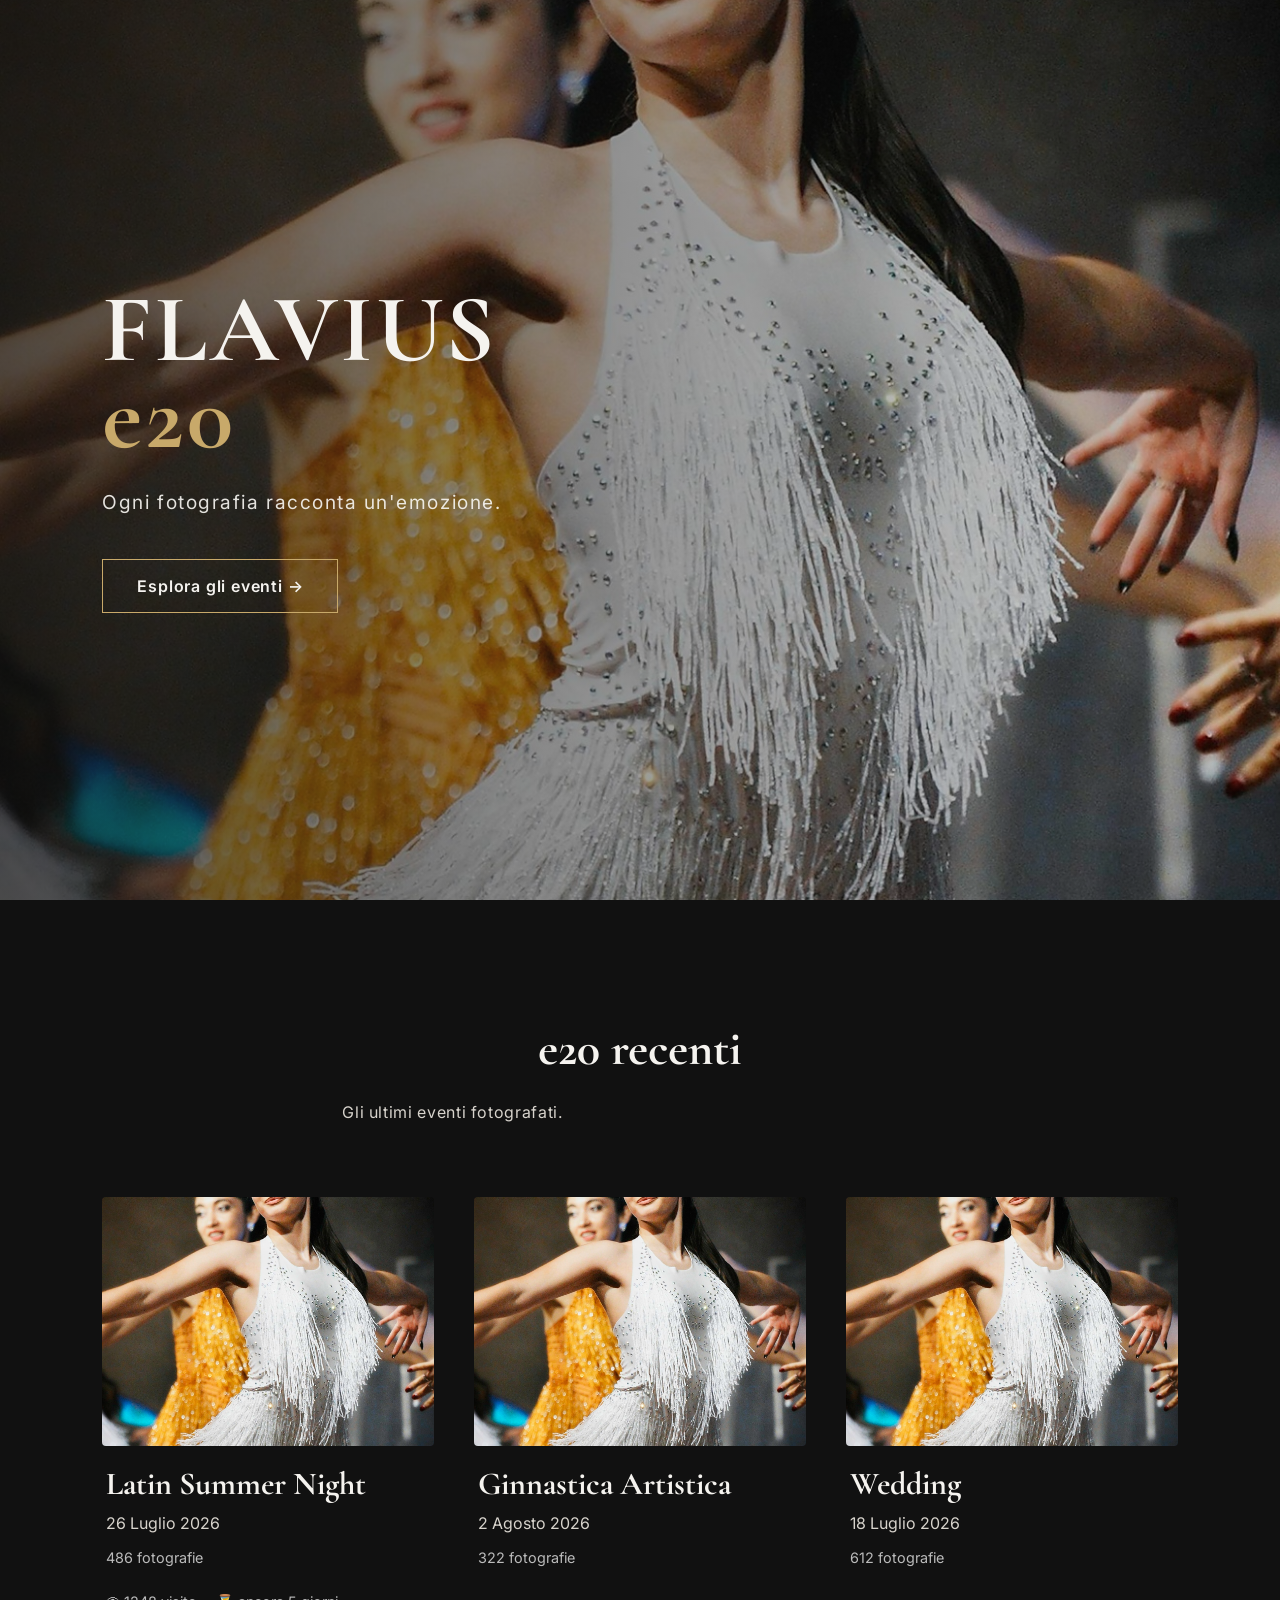
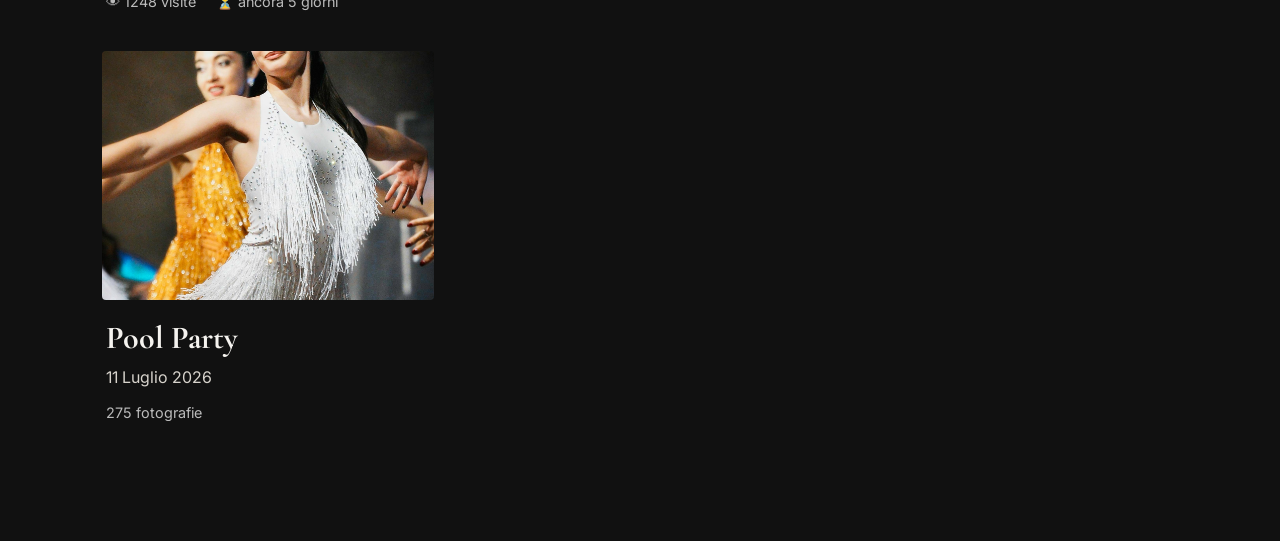
==== index.html @ 4289437b "Release 0.2.0 - Project structure" ====
<!DOCTYPE html>
<html lang="it">
<head>
    <meta charset="UTF-8">
    <meta name="viewport" content="width=device-width, initial-scale=1.0">

    <title>FLAVIUS e20</title>

    <link rel="preconnect" href="https://fonts.googleapis.com">
    <link rel="preconnect" href="https://fonts.gstatic.com" crossorigin>

    <link href="https://fonts.googleapis.com/css2?family=Cormorant+Garamond:wght@500;700&family=Inter:wght@300;400;500;600&display=swap" rel="stylesheet">

    <link rel="stylesheet" href="css/style.css">
</head>

<body>

<header class="hero">

    <div class="overlay"></div>

    <img src="images/hero.jpg" alt="Hero Image">

    <section class="hero-content">

        <h1>
            FLAVIUS
            <span>e20</span>
        </h1>

        <p>
            Ogni fotografia racconta un'emozione.
        </p>

        <a href="#galleries" class="button">
            Esplora gli eventi →
        </a>

    </section>

</header>

<section id="galleries">

    <div class="section-title">

        <h2>e20 recenti</h2>

        <p>
            Gli ultimi eventi fotografati.
        </p>

    </div>

    <div class="gallery-grid">

        <article class="gallery-card">

            <img src="images/hero.jpg" alt="Latin Night">

            <div class="gallery-info">

                <h3>Latin Summer Night</h3>

                <p>26 Luglio 2026</p>

                <span>486 fotografie</span>
                <div class="gallery-meta">

    <span>👁 1248 visite</span>

    <span>⏳ ancora 5 giorni</span>

</div>

            </div>

        </article>

        <article class="gallery-card">

            <img src="images/hero.jpg" alt="Ginnastica">

            <div class="gallery-info">

                <h3>Ginnastica Artistica</h3>

                <p>2 Agosto 2026</p>

                <span>322 fotografie</span>

            </div>

        </article>

        <article class="gallery-card">

            <img src="images/hero.jpg" alt="Wedding">

            <div class="gallery-info">

                <h3>Wedding</h3>

                <p>18 Luglio 2026</p>

                <span>612 fotografie</span>

            </div>

        </article>

        <article class="gallery-card">

            <img src="images/hero.jpg" alt="Pool Party">

            <div class="gallery-info">

                <h3>Pool Party</h3>

                <p>11 Luglio 2026</p>

                <span>275 fotografie</span>

            </div>

        </article>

    </div>

</section>

<script src="js/script.js"></script>

</body>
</html>
---- css/style.css ----
/* ======================================================
   FLA Gallery - Home v0.1.1
   Great Project Team (GPT)
   ====================================================== */

* {
    margin: 0;
    padding: 0;
    box-sizing: border-box;
}

html {
    scroll-behavior: smooth;
}

body {
    background: #111111;
    color: #F5F3EF;
    font-family: "Inter", sans-serif;
    overflow-x: hidden;
}

/* ================= HERO ================= */

.hero {
    position: relative;
    width: 100%;
    height: 100vh;

    display: flex;
    align-items: center;

    overflow: hidden;
}

/* HERO IMAGE */

.hero img {
    position: absolute;
    inset: 0;

    width: 100%;
    height: 100%;

    object-fit: cover;

    animation: heroZoom 28s ease-in-out infinite alternate;
}

/* DARK OVERLAY */

.overlay {
    position: absolute;
    inset: 0;

    background: linear-gradient(
        90deg,
        rgba(17,17,17,.72) 0%,
        rgba(17,17,17,.48) 38%,
        rgba(17,17,17,.15) 100%
    );

    z-index: 1;
}

/* HERO CONTENT */

.hero-content {

    position: relative;

    z-index: 2;

    max-width: 650px;

    margin-left: 8vw;

    opacity: 0;

    transform: translateY(40px);

    animation: intro 1.4s ease forwards;

    animation-delay: .3s;

}

.hero h1 {

    font-family: "Cormorant Garamond", serif;

    font-size: 6rem;

    line-height: .9;

    letter-spacing: 3px;

    font-weight: 700;

}

.hero h1 span {

    display: block;

    color: #C8A96A;

}

.hero p {

    margin-top: 30px;

    font-size: 1.2rem;

    letter-spacing: .08em;

    opacity: .92;

}

/* BUTTON */

.button {

    display: inline-block;

    margin-top: 45px;

    padding: 16px 34px;

    border: 1px solid #C8A96A;

    color: #F5F3EF;

    text-decoration: none;

    font-weight: 600;

    letter-spacing: .05em;

    transition: .35s;

}

.button:hover {

    background: #C8A96A;

    color: #111111;

    letter-spacing: .12em;

}

/* ================= GALLERIES ================= */

#galleries {

    background: #111111;

    padding: 120px 8vw;

}

#galleries h2 {

    font-family: "Cormorant Garamond", serif;

    font-size: 3rem;

    margin-bottom: 20px;

}

#galleries p {

    color: #D7D3CC;

    line-height: 1.8;

    max-width: 700px;

}

/* ================= ANIMATIONS ================= */

@keyframes heroZoom {

    from {

        transform: scale(1);

    }

    to {

        transform: scale(1.06);

    }

}

@keyframes intro {

    to {

        opacity: 1;

        transform: translateY(0);

    }

}

/* ================= MOBILE ================= */

@media (max-width: 900px) {

    .hero {

        justify-content: center;

    }

    .hero-content {

        margin: 0 30px;

        text-align: center;

    }

    .hero h1 {

        font-size: 3.8rem;

    }

    .hero p {

        font-size: 1rem;

    }

    .button {

        width: 100%;

    }

    .overlay {

        background: linear-gradient(
            180deg,
            rgba(17,17,17,.45),
            rgba(17,17,17,.65)
        );

    }

}/* ===========================
   GALLERY GRID
=========================== */

.section-title{

    text-align:center;

    margin-bottom:70px;

}

.section-title h2{

    font-family:"Cormorant Garamond",serif;

    font-size:3rem;

    margin-bottom:10px;

}

.section-title p{

    color:#cfcfcf;

    letter-spacing:.04em;

}

.gallery-grid{

    display:grid;

    grid-template-columns:repeat(auto-fit,minmax(320px,1fr));

    gap:40px;

}

.gallery-card{

    cursor:pointer;

    transition:.4s;

}

.gallery-card:hover{

    transform:translateY(-8px);

}

.gallery-card img{

    width:100%;

    aspect-ratio:4/3;

    object-fit:cover;

    display:block;

    transition:.6s;

}

.gallery-card:hover img{

    transform:scale(1.03);

}

.gallery-info{

    padding-top:18px;

}

.gallery-info h3{

    font-family:"Cormorant Garamond",serif;

    font-size:2rem;

}

.gallery-info p{

    margin-top:6px;

    color:#C8A96A;

}

.gallery-info span{

    display:block;

    margin-top:12px;

    color:#bbbbbb;

    font-size:.9rem;

}

.gallery-card{

    overflow:hidden;

}

.gallery-card img{

    border-radius:4px;
}

.gallery-info{

    padding-left:4px;
}
.gallery-meta{

    margin-top:15px;

    display:flex;

    gap:20px;

    flex-wrap:wrap;

    color:#999;

    font-size:.85rem;
}
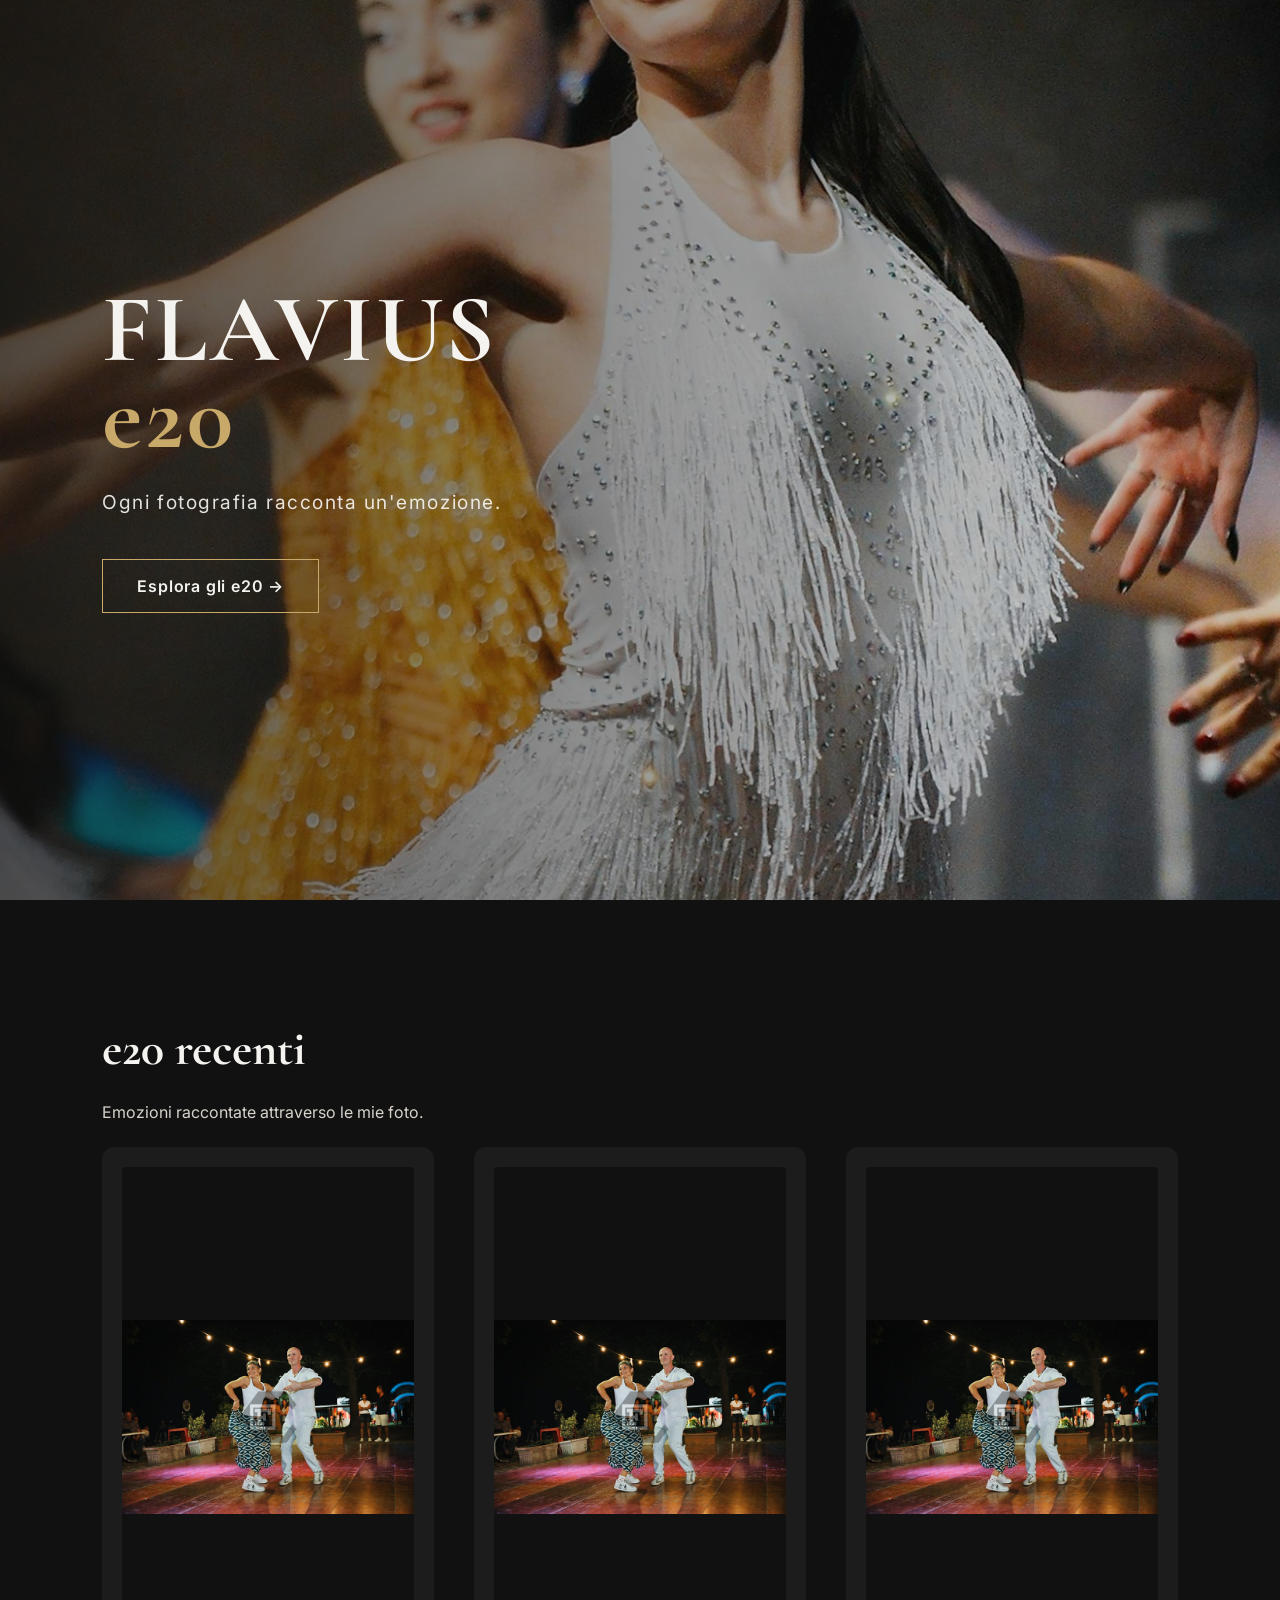
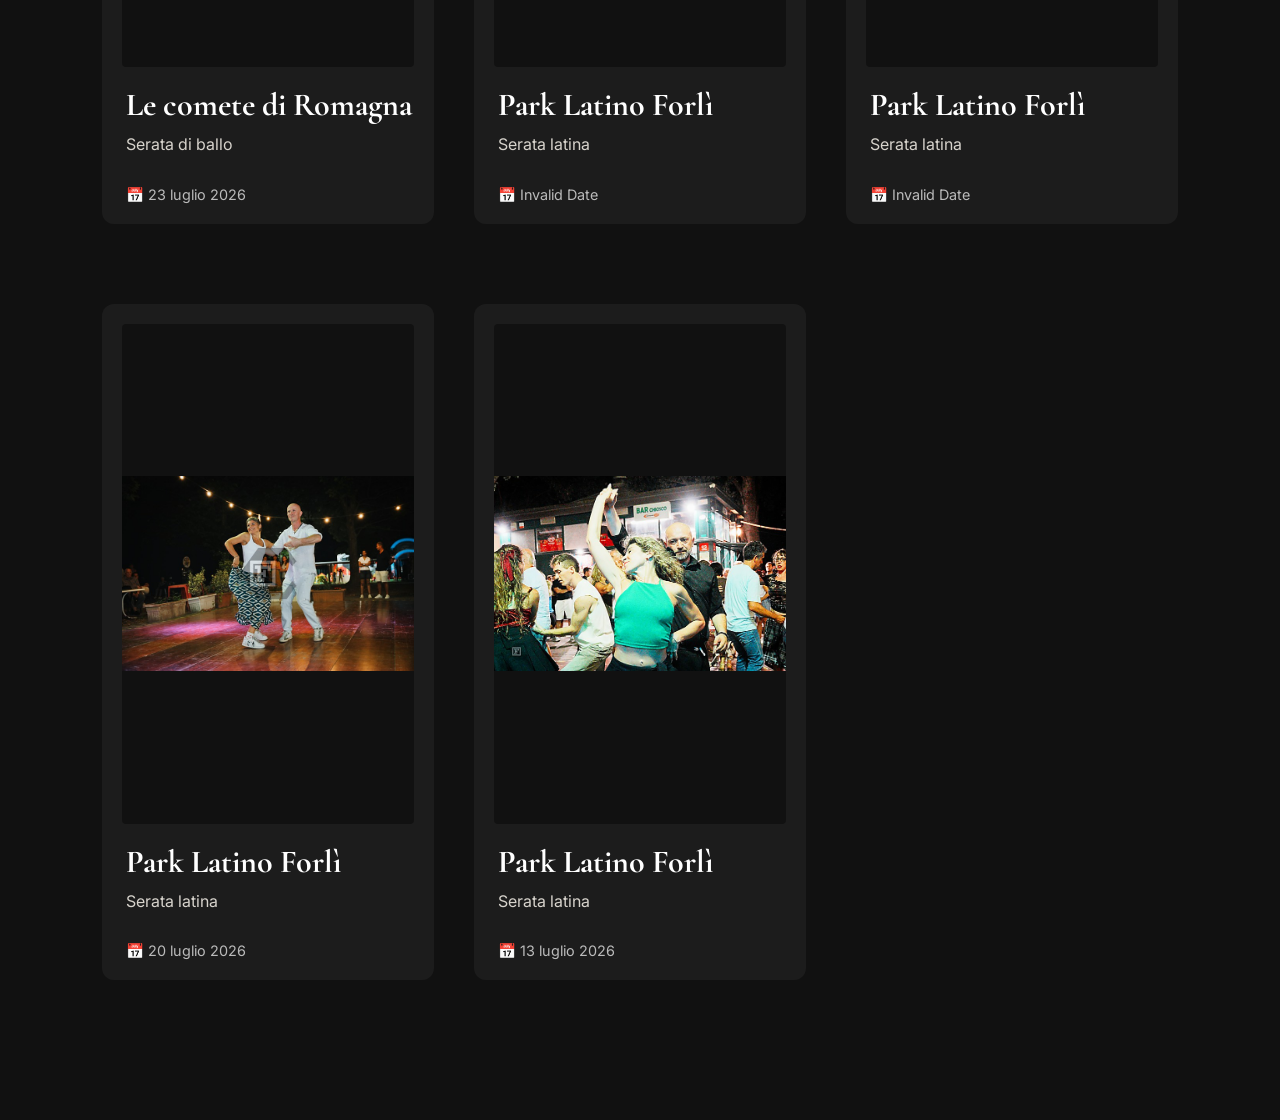
==== commit 5c92fe18: "Piccole modifiche grafiche" ====
--- a/index.html
+++ b/index.html
@@ -34,7 +34,7 @@
         </p>
 
         <a href="#galleries" class="button">
-            Esplora gli eventi →
+            Esplora gli e20 →
         </a>
 
     </section>
@@ -43,94 +43,17 @@
 
 <section id="galleries">
 
-    <div class="section-title">
+    <h2> e20 recenti </h2>
 
-        <h2>e20 recenti</h2>
-
-        <p>
-            Gli ultimi eventi fotografati.
-        </p>
+    <p>Emozioni raccontate attraverso le mie foto.</p>
 
     </div>
 
-    <div class="gallery-grid">
-
-        <article class="gallery-card">
-
-            <img src="images/hero.jpg" alt="Latin Night">
-
-            <div class="gallery-info">
-
-                <h3>Latin Summer Night</h3>
-
-                <p>26 Luglio 2026</p>
-
-                <span>486 fotografie</span>
-                <div class="gallery-meta">
-
-    <span>👁 1248 visite</span>
-
-    <span>⏳ ancora 5 giorni</span>
-
-</div>
-
-            </div>
-
-        </article>
-
-        <article class="gallery-card">
-
-            <img src="images/hero.jpg" alt="Ginnastica">
-
-            <div class="gallery-info">
-
-                <h3>Ginnastica Artistica</h3>
-
-                <p>2 Agosto 2026</p>
-
-                <span>322 fotografie</span>
-
-            </div>
-
-        </article>
-
-        <article class="gallery-card">
-
-            <img src="images/hero.jpg" alt="Wedding">
-
-            <div class="gallery-info">
-
-                <h3>Wedding</h3>
-
-                <p>18 Luglio 2026</p>
-
-                <span>612 fotografie</span>
-
-            </div>
-
-        </article>
-
-        <article class="gallery-card">
-
-            <img src="images/hero.jpg" alt="Pool Party">
-
-            <div class="gallery-info">
-
-                <h3>Pool Party</h3>
-
-                <p>11 Luglio 2026</p>
-
-                <span>275 fotografie</span>
-
-            </div>
-
-        </article>
-
-    </div>
+    <div id="gallery-list" class="gallery-grid"></div>
 
 </section>
 
-<script src="js/script.js"></script>
+<script src="js/gallery.js"></script>
 
 </body>
 </html>
--- a/css/style.css
+++ b/css/style.css
@@ -305,6 +305,19 @@
 
     transition:.4s;
 
+    overflow:hidden;
+
+    background:#1c1c1c;
+
+    color:white;
+
+    padding:20px;
+
+    margin:20px 0;
+
+    border-radius:12px;
+
+
 }
 
 .gallery-card:hover{
@@ -317,82 +330,245 @@
 
     width:100%;
 
-    aspect-ratio:4/3;
+    height: 500px;
+
+    object-fit: contain;
+
+    background: #111;
+
+    display:block;
+
+    transition:.6s;
+
+}
+
+.gallery-card:hover img{
+
+    transform:scale(1.03);
+
+}
+
+.gallery-info{
+
+    padding-top:18px;
+
+}
+
+.gallery-info h3{
+
+    font-family:"Cormorant Garamond",serif;
+
+    font-size:2rem;
+
+}
+
+.gallery-info p{
+
+    margin-top:6px;
+
+    color:#C8A96A;
+
+}
+
+.gallery-info span{
+
+    display:block;
+
+    margin-top:12px;
+
+    color:#bbbbbb;
+
+    font-size:.9rem;
+
+}
+
+.gallery-card img{
+
+    border-radius:4px;
+}
+
+.gallery-info{
+
+    padding-left:4px;
+}
+.gallery-meta{
+
+    margin-top:15px;
+
+    display:flex;
+
+    gap:20px;
+
+    flex-wrap:wrap;
+
+    color:#999;
+
+    font-size:.85rem;
+}
+.gallery-link{
+
+    text-decoration:none;
+
+    color:inherit;
+
+    display:block;
+
+}
+.gallery-photo{
+
+    width:100%;
+
+    display:block;
+
+    border-radius:8px;
+
+    transition:.3s;
+
+}
+
+.gallery-photo:hover{
+
+    transform:scale(1.02);
+
+}
+/* ==========================
+   LIGHTBOX
+========================== */
+
+.lightbox{
+
+    position:fixed;
+
+    inset:0;
+
+    background:rgba(0,0,0,.95);
+
+    display:none;
+
+    justify-content:center;
+
+    align-items:center;
+
+    z-index:9999;
+
+}
+
+.lightbox.active{
+
+    display:flex;
+
+}
+
+.lightbox img{
+
+    max-width:92vw;
+
+    max-height:92vh;
+
+    object-fit:contain;
+
+}
+
+#close-lightbox{
+
+    position:absolute;
+
+    top:30px;
+
+    right:40px;
+
+    color:white;
+
+    font-size:50px;
+
+    cursor:pointer;
+
+    user-select:none;
+
+}
+
+.photo-card{
+
+    overflow:hidden;
+
+    border-radius:10px;
+
+    background:#181818;
+
+}
+
+.gallery-photo{
+
+    cursor:pointer;
+
+    aspect-ratio:3/2;
 
     object-fit:cover;
 
+    width:100%;
+
     display:block;
 
-    transition:.6s;
-
-}
-
-.gallery-card:hover img{
-
-    transform:scale(1.03);
-
-}
-
-.gallery-info{
-
-    padding-top:18px;
-
-}
-
-.gallery-info h3{
-
-    font-family:"Cormorant Garamond",serif;
-
-    font-size:2rem;
-
-}
-
-.gallery-info p{
-
-    margin-top:6px;
+    transition:.35s;
+
+}
+
+.gallery-photo:hover{
+
+    transform:scale(1.04);
+
+}
+
+#photo-count{
+
+    margin-top:18px;
 
     color:#C8A96A;
 
-}
-
-.gallery-info span{
-
-    display:block;
-
-    margin-top:12px;
-
-    color:#bbbbbb;
-
-    font-size:.9rem;
-
-}
-
-.gallery-card{
-
-    overflow:hidden;
-
-}
-
-.gallery-card img{
-
-    border-radius:4px;
-}
-
-.gallery-info{
-
-    padding-left:4px;
-}
-.gallery-meta{
-
-    margin-top:15px;
-
-    display:flex;
-
-    gap:20px;
-
-    flex-wrap:wrap;
-
-    color:#999;
-
-    font-size:.85rem;
+    font-size:.95rem;
+
+    letter-spacing:.08em;
+
+    font-weight:600;
+
+}
+
+.topbar{
+
+    position:absolute;
+
+    top:20px;
+
+    left:20px;
+
+    z-index:100;
+
+}
+
+.back-button{
+
+    color:white;
+
+    text-decoration:none;
+
+    font-weight:600;
+
+    padding:12px 18px;
+
+    background:rgba(0,0,0,.35);
+
+    backdrop-filter:blur(8px);
+
+    border-radius:8px;
+
+    transition:.3s;
+
+}
+
+.back-button:hover{
+
+    background:#C8A96A;
+
+    color:#111;
+
 }
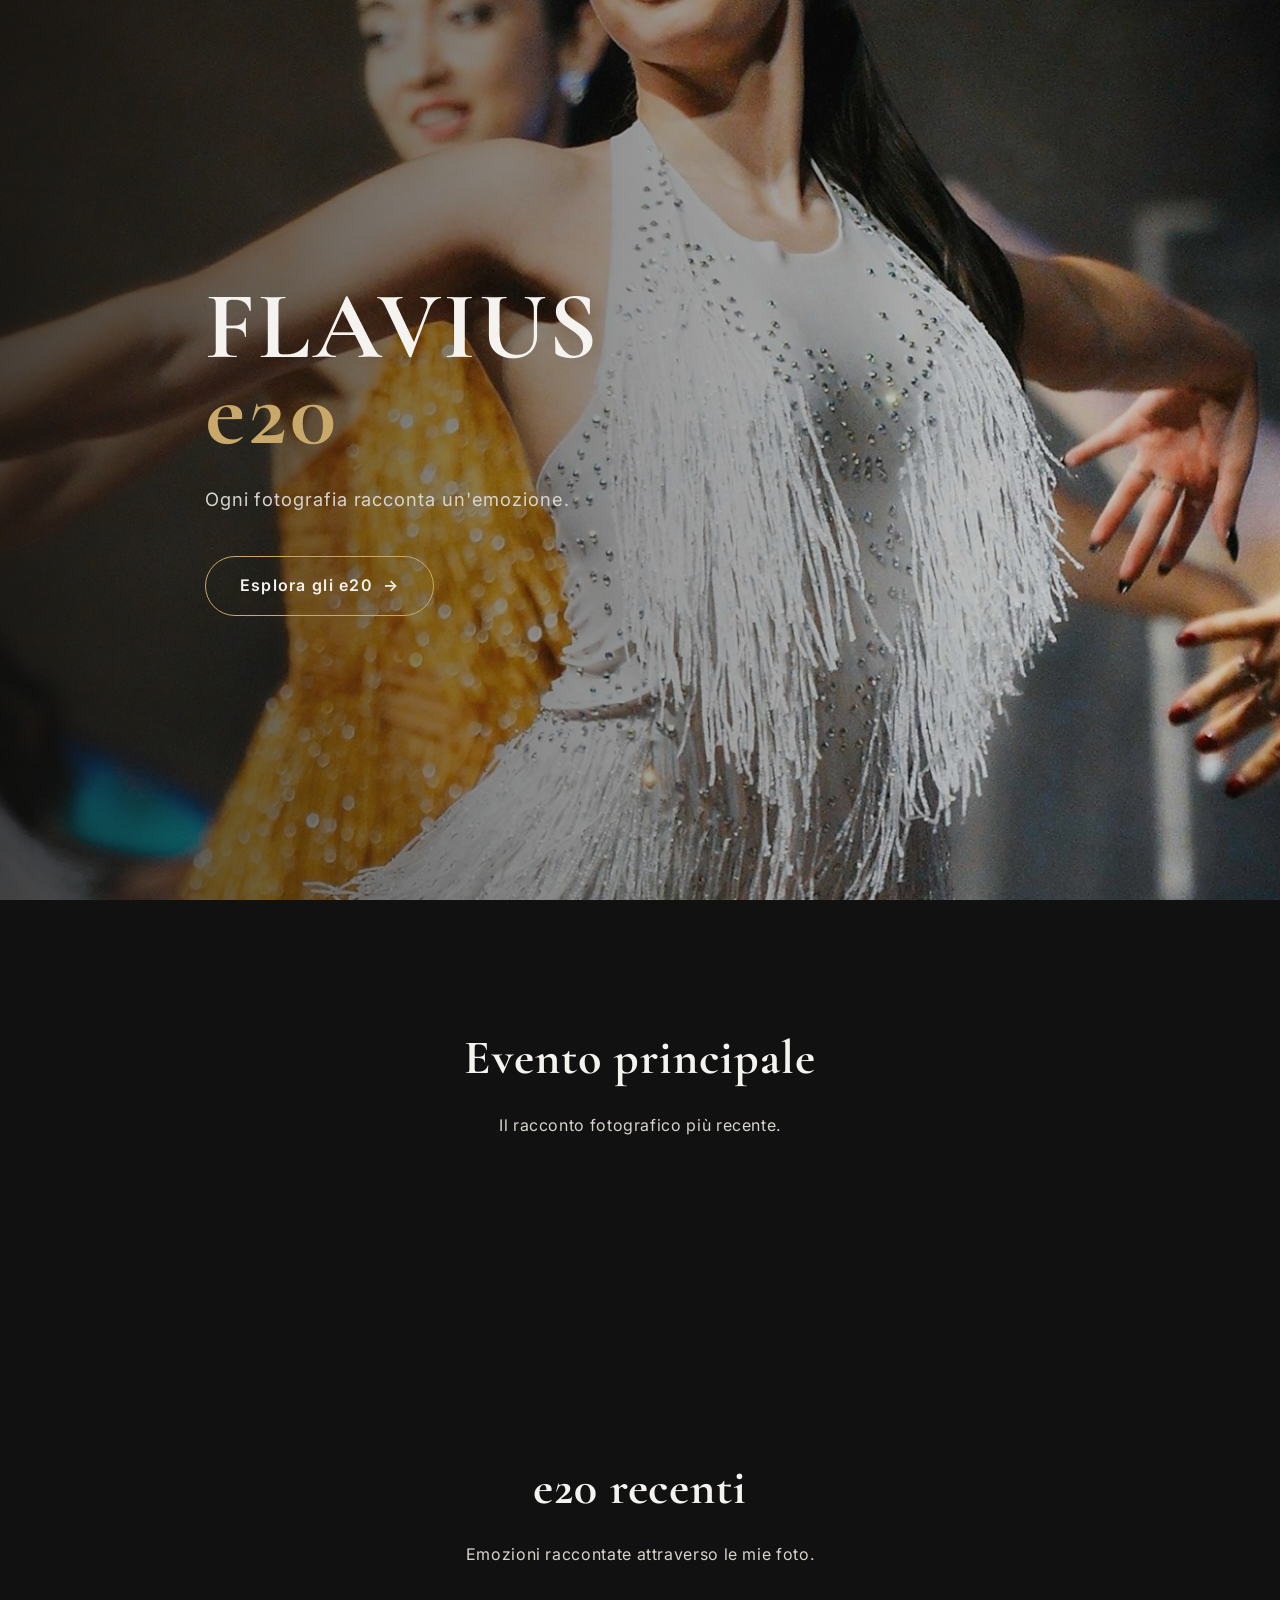
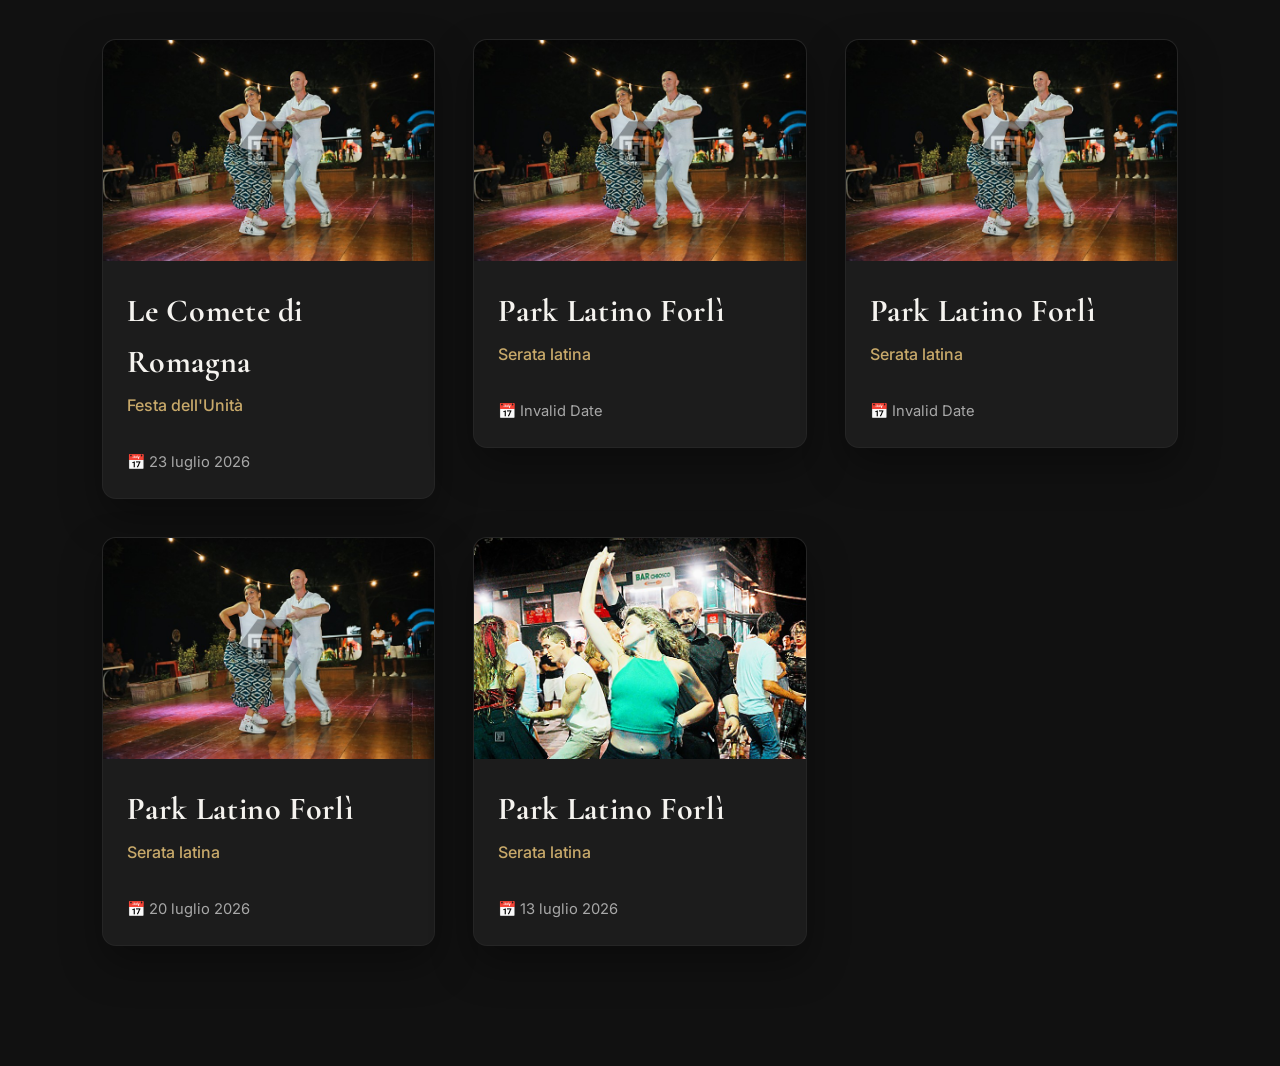
==== commit 37f45f94: "Beta 0.6 - nuova home con evento principale e recenti" ====
--- a/index.html
+++ b/index.html
@@ -3,57 +3,48 @@
 <head>
     <meta charset="UTF-8">
     <meta name="viewport" content="width=device-width, initial-scale=1.0">
-
     <title>FLAVIUS e20</title>
 
     <link rel="preconnect" href="https://fonts.googleapis.com">
     <link rel="preconnect" href="https://fonts.gstatic.com" crossorigin>
-
     <link href="https://fonts.googleapis.com/css2?family=Cormorant+Garamond:wght@500;700&family=Inter:wght@300;400;500;600&display=swap" rel="stylesheet">
-
     <link rel="stylesheet" href="css/style.css">
 </head>
-
 <body>
 
-<header class="hero">
-
+<header class="hero home-hero">
     <div class="overlay"></div>
-
-    <img src="images/hero.jpg" alt="Hero Image">
+    <img src="images/hero.jpg" alt="FLAVIUS e20">
 
     <section class="hero-content">
+        <h1>FLAVIUS <span>e20</span></h1>
+        <p>Ogni fotografia racconta un'emozione.</p>
+        <a href="#galleries" class="button">Esplora gli e20 <span>→</span></a>
+    </section>
+</header>
 
-        <h1>
-            FLAVIUS
-            <span>e20</span>
-        </h1>
+<main id="galleries">
 
-        <p>
-            Ogni fotografia racconta un'emozione.
-        </p>
+    <section class="featured-section">
+        <div class="section-title">
+            <h2>Evento principale</h2>
+            <p>Il racconto fotografico più recente.</p>
+        </div>
 
-        <a href="#galleries" class="button">
-            Esplora gli e20 →
-        </a>
-
+        <div id="featured-event" class="featured-event"></div>
     </section>
 
-</header>
+    <section class="recent-section">
+        <div class="section-title">
+            <h2>e20 recenti</h2>
+            <p>Emozioni raccontate attraverso le mie foto.</p>
+        </div>
 
-<section id="galleries">
+        <div id="gallery-list" class="gallery-grid recent-grid"></div>
+    </section>
 
-    <h2> e20 recenti </h2>
-
-    <p>Emozioni raccontate attraverso le mie foto.</p>
-
-    </div>
-
-    <div id="gallery-list" class="gallery-grid"></div>
-
-</section>
+</main>
 
 <script src="js/gallery.js"></script>
-
 </body>
-</html>+</html>
--- a/css/style.css
+++ b/css/style.css
@@ -1,574 +1,2036 @@
-/* ======================================================
-   FLA Gallery - Home v0.1.1
-   Great Project Team (GPT)
-   ====================================================== */
-
-* {
-    margin: 0;
-    padding: 0;
-    box-sizing: border-box;
-}
-
-html {
-    scroll-behavior: smooth;
-}
-
-body {
-    background: #111111;
-    color: #F5F3EF;
-    font-family: "Inter", sans-serif;
-    overflow-x: hidden;
-}
-
-/* ================= HERO ================= */
-
-.hero {
-    position: relative;
-    width: 100%;
-    height: 100vh;
-
-    display: flex;
-    align-items: center;
-
-    overflow: hidden;
-}
-
-/* HERO IMAGE */
-
-.hero img {
-    position: absolute;
-    inset: 0;
-
-    width: 100%;
-    height: 100%;
-
-    object-fit: cover;
-
-    animation: heroZoom 28s ease-in-out infinite alternate;
-}
-
-/* DARK OVERLAY */
-
-.overlay {
-    position: absolute;
-    inset: 0;
-
-    background: linear-gradient(
-        90deg,
-        rgba(17,17,17,.72) 0%,
-        rgba(17,17,17,.48) 38%,
-        rgba(17,17,17,.15) 100%
+/* ==========================================================
+   FLAVIUS e20
+   style.css
+   Beta 0.6
+   ========================================================== */
+
+/* ==========================================================
+   ROOT
+   ========================================================== */
+
+:root{
+
+    --bg:#111111;
+    --bg2:#181818;
+    --card:#1c1c1c;
+
+    --text:#F5F3EF;
+    --text-soft:#d8d4cd;
+
+    --gold:#C8A96A;
+    --gold-hover:#d8bc82;
+
+    --border:#2a2a2a;
+
+    --shadow:
+        0 18px 40px rgba(0,0,0,.35);
+
+    --radius:14px;
+
+    --transition:.35s ease;
+
+    --max-width:1400px;
+
+}
+
+/* ==========================================================
+   RESET
+   ========================================================== */
+
+*{
+    margin:0;
+    padding:0;
+    box-sizing:border-box;
+}
+
+html{
+
+    scroll-behavior:smooth;
+
+}
+
+body{
+
+    background:var(--bg);
+
+    color:var(--text);
+
+    font-family:"Inter",sans-serif;
+
+    overflow-x:hidden;
+
+    line-height:1.6;
+
+}
+
+/* ==========================================================
+   TYPOGRAPHY
+   ========================================================== */
+
+h1,h2,h3,h4{
+
+    font-family:"Cormorant Garamond",serif;
+
+    font-weight:700;
+
+    letter-spacing:.02em;
+
+}
+
+p{
+
+    color:var(--text-soft);
+
+}
+
+img{
+
+    max-width:100%;
+
+    display:block;
+
+}
+
+a{
+
+    color:inherit;
+
+    text-decoration:none;
+
+}
+
+/* ==========================================================
+   CONTAINER
+   ========================================================== */
+
+.container{
+
+    width:min(92%,var(--max-width));
+
+    margin:auto;
+
+}
+
+/* ==========================================================
+   HEADER
+   ========================================================== */
+
+header{
+
+    position:fixed;
+
+    top:0;
+
+    left:0;
+
+    width:100%;
+
+    z-index:1000;
+
+    transition:var(--transition);
+
+}
+
+header.scrolled{
+
+    backdrop-filter:blur(12px);
+
+    background:rgba(17,17,17,.78);
+
+    border-bottom:1px solid rgba(255,255,255,.05);
+
+}
+
+/* ==========================================================
+   NAVBAR
+   ========================================================== */
+
+nav{
+
+    display:flex;
+
+    justify-content:space-between;
+
+    align-items:center;
+
+    padding:22px 8vw;
+
+}
+
+.logo{
+
+    font-family:"Cormorant Garamond",serif;
+
+    font-size:2rem;
+
+    letter-spacing:.12em;
+
+}
+
+.logo span{
+
+    color:var(--gold);
+
+}
+
+nav ul{
+
+    display:flex;
+
+    gap:34px;
+
+    list-style:none;
+
+}
+
+nav li{
+
+    position:relative;
+
+}
+
+nav a{
+
+    font-size:.95rem;
+
+    letter-spacing:.08em;
+
+    transition:var(--transition);
+
+}
+
+nav a:hover{
+
+    color:var(--gold);
+
+}
+
+nav a::after{
+
+    content:"";
+
+    position:absolute;
+
+    left:0;
+
+    bottom:-6px;
+
+    width:0;
+
+    height:1px;
+
+    background:var(--gold);
+
+    transition:var(--transition);
+
+}
+
+nav a:hover::after{
+
+    width:100%;
+
+}
+
+/* ==========================================================
+   HERO
+   ========================================================== */
+
+.hero{
+
+    position:relative;
+
+    height:100vh;
+
+    display:flex;
+
+    align-items:center;
+
+    overflow:hidden;
+
+}
+
+.hero img{
+
+    position:absolute;
+
+    inset:0;
+
+    width:100%;
+
+    height:100%;
+
+    object-fit:cover;
+
+    animation:heroZoom 30s ease-in-out infinite alternate;
+
+}
+
+.overlay{
+
+    position:absolute;
+
+    inset:0;
+
+    background:
+
+        linear-gradient(
+            90deg,
+            rgba(17,17,17,.76) 0%,
+            rgba(17,17,17,.46) 40%,
+            rgba(17,17,17,.10) 100%
+        );
+
+    z-index:1;
+
+}
+
+.hero-content{
+
+    position:relative;
+
+    z-index:5;
+
+    max-width:700px;
+
+    margin-left:8vw;
+
+    opacity:0;
+
+    transform:translateY(40px);
+
+    animation:intro 1.2s ease forwards;
+
+    animation-delay:.4s;
+
+}
+
+.hero h1{
+
+    font-size:6rem;
+
+    line-height:.9;
+
+    letter-spacing:3px;
+
+}
+
+.hero h1 span{
+
+    display:block;
+
+    color:var(--gold);
+
+}
+
+.hero p{
+
+    margin-top:28px;
+
+    font-size:1.15rem;
+
+    max-width:560px;
+
+    letter-spacing:.05em;
+
+}
+
+/* ==========================================================
+   BUTTONS
+   ========================================================== */
+
+.button{
+
+    display:inline-flex;
+
+    align-items:center;
+
+    justify-content:center;
+
+    gap:10px;
+
+    margin-top:42px;
+
+    padding:16px 34px;
+
+    border:1px solid var(--gold);
+
+    border-radius:999px;
+
+    color:var(--text);
+
+    background:transparent;
+
+    font-weight:600;
+
+    letter-spacing:.08em;
+
+    transition:var(--transition);
+
+}
+
+.button:hover{
+
+    background:var(--gold);
+
+    color:var(--bg);
+
+    transform:translateY(-2px);
+
+    box-shadow:0 10px 30px rgba(200,169,106,.25);
+
+}
+
+/* ==========================================================
+   SECTIONS
+   ========================================================== */
+
+section{
+
+    padding:120px 8vw;
+
+}
+
+.section-title{
+
+    text-align:center;
+
+    margin-bottom:70px;
+
+}
+
+.section-title h2{
+
+    font-size:3rem;
+
+    margin-bottom:14px;
+
+}
+
+.section-title p{
+
+    max-width:720px;
+
+    margin:auto;
+
+    color:var(--text-soft);
+
+    letter-spacing:.04em;
+
+    line-height:1.8;
+
+}
+
+/* ==========================================================
+   GALLERIES
+   ========================================================== */
+
+#galleries{
+
+    background:var(--bg);
+
+}
+
+.gallery-grid{
+
+    display:grid;
+
+    grid-template-columns:repeat(auto-fit,minmax(320px,1fr));
+
+    gap:38px;
+
+    align-items:start;
+
+}
+
+.gallery-link{
+
+    display:block;
+
+    color:inherit;
+
+    text-decoration:none;
+
+}
+
+/* ==========================================================
+   GALLERY CARD
+   ========================================================== */
+
+.gallery-card{
+
+    background:var(--card);
+
+    border:1px solid rgba(255,255,255,.04);
+
+    border-radius:var(--radius);
+
+    overflow:hidden;
+
+    cursor:pointer;
+
+    transition:var(--transition);
+
+    box-shadow:var(--shadow);
+
+}
+
+.gallery-card:hover{
+
+    transform:translateY(-10px);
+
+    border-color:rgba(200,169,106,.35);
+
+}
+
+/* ==========================================================
+   COVER IMAGE
+   ========================================================== */
+
+.gallery-card img{
+
+    width:100%;
+
+    aspect-ratio:3/2;
+
+    object-fit:cover;
+
+    transition:transform .8s ease;
+
+}
+
+.gallery-card:hover img{
+
+    transform:scale(1.05);
+
+}
+
+/* ==========================================================
+   INFO
+   ========================================================== */
+
+.gallery-info{
+
+    padding:24px;
+
+}
+
+.gallery-info h3{
+
+    font-size:2rem;
+
+    margin-bottom:6px;
+
+}
+
+.gallery-info p{
+
+    color:var(--gold);
+
+    font-weight:500;
+
+}
+
+.gallery-info span{
+
+    display:block;
+
+    margin-top:14px;
+
+    font-size:.92rem;
+
+    color:#a8a8a8;
+
+    line-height:1.6;
+
+}
+
+/* ==========================================================
+   META
+   ========================================================== */
+
+.gallery-meta{
+
+    margin-top:18px;
+
+    display:flex;
+
+    flex-wrap:wrap;
+
+    gap:18px;
+
+    font-size:.86rem;
+
+    color:#969696;
+
+}
+
+.gallery-meta strong{
+
+    color:var(--gold);
+
+    font-weight:600;
+
+}
+
+/* ==========================================================
+   BADGE
+   ========================================================== */
+
+.gallery-badge{
+
+    position:absolute;
+
+    top:18px;
+
+    left:18px;
+
+    padding:8px 14px;
+
+    border-radius:999px;
+
+    background:rgba(17,17,17,.72);
+
+    backdrop-filter:blur(8px);
+
+    color:white;
+
+    font-size:.75rem;
+
+    letter-spacing:.08em;
+
+    text-transform:uppercase;
+
+    z-index:3;
+
+}
+
+.gallery-thumb{
+
+    position:relative;
+
+    overflow:hidden;
+
+}
+
+/* ==========================================================
+   ENTRY ANIMATION
+   ========================================================== */
+
+.fade-up{
+
+    opacity:0;
+
+    transform:translateY(40px);
+
+    transition:
+        opacity .9s ease,
+        transform .9s ease;
+
+}
+
+.fade-up.show{
+
+    opacity:1;
+
+    transform:translateY(0);
+
+}
+
+/* ==========================================================
+   HOVER GLOW
+   ========================================================== */
+
+.gallery-card::after{
+
+    content:"";
+
+    position:absolute;
+
+    inset:0;
+
+    pointer-events:none;
+
+    background:
+        radial-gradient(circle at top,
+        rgba(255,255,255,.08),
+        transparent 60%);
+
+    opacity:0;
+
+    transition:.45s;
+
+}
+
+.gallery-card:hover::after{
+
+    opacity:1;
+
+}
+
+/* ==========================================================
+   PHOTO GALLERY
+   ========================================================== */
+
+.photo-grid{
+
+    display:grid;
+
+    grid-template-columns:repeat(auto-fit,minmax(280px,1fr));
+
+    gap:24px;
+
+    margin-top:50px;
+
+}
+
+.photo-card{
+
+    position:relative;
+
+    overflow:hidden;
+
+    border-radius:var(--radius);
+
+    background:var(--card);
+
+    border:1px solid rgba(255,255,255,.05);
+
+    transition:var(--transition);
+
+    box-shadow:var(--shadow);
+
+}
+
+.photo-card:hover{
+
+    transform:translateY(-6px);
+
+    border-color:rgba(200,169,106,.35);
+
+}
+
+.gallery-photo{
+
+    width:100%;
+
+    aspect-ratio:3/2;
+
+    object-fit:cover;
+
+    cursor:pointer;
+
+    transition:transform .55s ease;
+
+}
+
+.photo-card:hover .gallery-photo{
+
+    transform:scale(1.06);
+
+}
+
+/* ==========================================================
+   PHOTO OVERLAY
+   ========================================================== */
+
+.photo-overlay{
+
+    position:absolute;
+
+    inset:0;
+
+    display:flex;
+
+    align-items:flex-end;
+
+    padding:20px;
+
+    background:linear-gradient(
+        to top,
+        rgba(0,0,0,.78),
+        rgba(0,0,0,.05)
     );
 
-    z-index: 1;
-}
-
-/* HERO CONTENT */
-
-.hero-content {
-
-    position: relative;
-
-    z-index: 2;
-
-    max-width: 650px;
-
-    margin-left: 8vw;
-
-    opacity: 0;
-
-    transform: translateY(40px);
-
-    animation: intro 1.4s ease forwards;
-
-    animation-delay: .3s;
-
-}
-
-.hero h1 {
-
-    font-family: "Cormorant Garamond", serif;
-
-    font-size: 6rem;
-
-    line-height: .9;
-
-    letter-spacing: 3px;
-
-    font-weight: 700;
-
-}
-
-.hero h1 span {
-
-    display: block;
-
-    color: #C8A96A;
-
-}
-
-.hero p {
-
-    margin-top: 30px;
-
-    font-size: 1.2rem;
-
-    letter-spacing: .08em;
-
-    opacity: .92;
-
-}
-
-/* BUTTON */
-
-.button {
-
-    display: inline-block;
-
-    margin-top: 45px;
-
-    padding: 16px 34px;
-
-    border: 1px solid #C8A96A;
-
-    color: #F5F3EF;
-
-    text-decoration: none;
-
-    font-weight: 600;
-
-    letter-spacing: .05em;
-
-    transition: .35s;
-
-}
-
-.button:hover {
-
-    background: #C8A96A;
-
-    color: #111111;
-
-    letter-spacing: .12em;
-
-}
-
-/* ================= GALLERIES ================= */
-
-#galleries {
-
-    background: #111111;
-
-    padding: 120px 8vw;
-
-}
-
-#galleries h2 {
-
-    font-family: "Cormorant Garamond", serif;
-
-    font-size: 3rem;
-
-    margin-bottom: 20px;
-
-}
-
-#galleries p {
-
-    color: #D7D3CC;
-
-    line-height: 1.8;
-
-    max-width: 700px;
-
-}
-
-/* ================= ANIMATIONS ================= */
-
-@keyframes heroZoom {
-
-    from {
-
-        transform: scale(1);
-
-    }
-
-    to {
-
-        transform: scale(1.06);
-
-    }
-
-}
-
-@keyframes intro {
-
-    to {
-
-        opacity: 1;
-
-        transform: translateY(0);
-
-    }
-
-}
-
-/* ================= MOBILE ================= */
-
-@media (max-width: 900px) {
-
-    .hero {
-
-        justify-content: center;
-
-    }
-
-    .hero-content {
-
-        margin: 0 30px;
-
-        text-align: center;
-
-    }
-
-    .hero h1 {
-
-        font-size: 3.8rem;
-
-    }
-
-    .hero p {
-
-        font-size: 1rem;
-
-    }
-
-    .button {
-
-        width: 100%;
-
-    }
-
-    .overlay {
-
-        background: linear-gradient(
-            180deg,
-            rgba(17,17,17,.45),
-            rgba(17,17,17,.65)
-        );
-
-    }
-
-}/* ===========================
-   GALLERY GRID
-=========================== */
-
-.section-title{
+    opacity:0;
+
+    transition:.35s;
+
+}
+
+.photo-card:hover .photo-overlay{
+
+    opacity:1;
+
+}
+
+.photo-overlay span{
+
+    color:white;
+
+    font-size:.9rem;
+
+    letter-spacing:.08em;
+
+}
+
+/* ==========================================================
+   PHOTO COUNT
+   ========================================================== */
+
+#photo-count{
+
+    margin-top:28px;
 
     text-align:center;
 
-    margin-bottom:70px;
-
-}
-
-.section-title h2{
+    color:var(--gold);
+
+    font-weight:600;
+
+    letter-spacing:.12em;
+
+    text-transform:uppercase;
+
+}
+
+/* ==========================================================
+   LIGHTBOX
+   ========================================================== */
+
+.lightbox{
+
+    position:fixed;
+
+    inset:0;
+
+    display:flex;
+
+    justify-content:center;
+
+    align-items:center;
+
+    background:rgba(0,0,0,.96);
+
+    backdrop-filter:blur(8px);
+
+    opacity:0;
+
+    visibility:hidden;
+
+    transition:.35s;
+
+    z-index:9999;
+
+}
+
+.lightbox.active{
+
+    opacity:1;
+
+    visibility:visible;
+
+}
+
+.lightbox img{
+
+    max-width:94vw;
+
+    max-height:92vh;
+
+    object-fit:contain;
+
+    border-radius:10px;
+
+    box-shadow:0 25px 60px rgba(0,0,0,.55);
+
+    animation:lightboxZoom .25s ease;
+
+}
+
+/* ==========================================================
+   CLOSE BUTTON
+   ========================================================== */
+
+#close-lightbox{
+
+    position:absolute;
+
+    top:24px;
+
+    right:32px;
+
+    width:54px;
+
+    height:54px;
+
+    border-radius:50%;
+
+    display:flex;
+
+    align-items:center;
+
+    justify-content:center;
+
+    font-size:2rem;
+
+    color:white;
+
+    cursor:pointer;
+
+    user-select:none;
+
+    background:rgba(255,255,255,.08);
+
+    transition:var(--transition);
+
+}
+
+#close-lightbox:hover{
+
+    background:var(--gold);
+
+    color:#111;
+
+    transform:rotate(90deg);
+
+}
+
+/* ==========================================================
+   LIGHTBOX NAVIGATION
+   ========================================================== */
+
+.lightbox-prev,
+.lightbox-next{
+
+    position:absolute;
+
+    top:50%;
+
+    transform:translateY(-50%);
+
+    width:58px;
+
+    height:58px;
+
+    border-radius:50%;
+
+    display:flex;
+
+    align-items:center;
+
+    justify-content:center;
+
+    cursor:pointer;
+
+    font-size:2rem;
+
+    color:white;
+
+    background:rgba(255,255,255,.08);
+
+    transition:var(--transition);
+
+    user-select:none;
+
+}
+
+.lightbox-prev{
+
+    left:28px;
+
+}
+
+.lightbox-next{
+
+    right:28px;
+
+}
+
+.lightbox-prev:hover,
+.lightbox-next:hover{
+
+    background:var(--gold);
+
+    color:#111;
+
+}
+
+/* ==========================================================
+   TOPBAR
+   ========================================================== */
+
+.topbar{
+
+    position:absolute;
+
+    top:24px;
+
+    left:24px;
+
+    z-index:100;
+
+}
+
+.back-button{
+
+    display:inline-flex;
+
+    align-items:center;
+
+    gap:10px;
+
+    padding:14px 22px;
+
+    border-radius:999px;
+
+    background:rgba(0,0,0,.45);
+
+    backdrop-filter:blur(10px);
+
+    color:white;
+
+    font-weight:600;
+
+    letter-spacing:.05em;
+
+    transition:var(--transition);
+
+}
+
+.back-button:hover{
+
+    background:var(--gold);
+
+    color:#111;
+
+}
+
+/* ==========================================================
+   FOOTER
+   ========================================================== */
+
+footer{
+
+    margin-top:120px;
+
+    padding:70px 8vw;
+
+    background:#0d0d0d;
+
+    border-top:1px solid rgba(255,255,255,.05);
+
+}
+
+.footer-container{
+
+    display:flex;
+
+    justify-content:space-between;
+
+    align-items:center;
+
+    flex-wrap:wrap;
+
+    gap:30px;
+
+}
+
+.footer-logo{
 
     font-family:"Cormorant Garamond",serif;
 
+    font-size:2rem;
+
+    letter-spacing:.10em;
+
+}
+
+.footer-logo span{
+
+    color:var(--gold);
+
+}
+
+.footer-text{
+
+    color:#9f9f9f;
+
+    font-size:.95rem;
+
+}
+
+.footer-links{
+
+    display:flex;
+
+    gap:22px;
+
+}
+
+.footer-links a{
+
+    color:#b8b8b8;
+
+    transition:var(--transition);
+
+}
+
+.footer-links a:hover{
+
+    color:var(--gold);
+
+}
+
+/* ==========================================================
+   COPYRIGHT
+   ========================================================== */
+
+.copyright{
+
+    margin-top:35px;
+
+    text-align:center;
+
+    color:#777;
+
+    font-size:.85rem;
+
+    letter-spacing:.08em;
+
+}
+
+/* ==========================================================
+   ANIMATIONS
+   ========================================================== */
+
+@keyframes lightboxZoom{
+
+    from{
+
+        opacity:0;
+
+        transform:scale(.94);
+
+    }
+
+    to{
+
+        opacity:1;
+
+        transform:scale(1);
+
+    }
+
+}
+
+/* ==========================================================
+   CONTACT SECTION
+   ========================================================== */
+
+#contact{
+
+    background:linear-gradient(
+        180deg,
+        #181818 0%,
+        #111111 100%
+    );
+
+}
+
+.contact-wrapper{
+
+    max-width:900px;
+
+    margin:auto;
+
+    text-align:center;
+
+}
+
+.contact-wrapper h2{
+
     font-size:3rem;
 
-    margin-bottom:10px;
-
-}
-
-.section-title p{
-
-    color:#cfcfcf;
-
-    letter-spacing:.04em;
-
-}
-
-.gallery-grid{
-
-    display:grid;
-
-    grid-template-columns:repeat(auto-fit,minmax(320px,1fr));
-
-    gap:40px;
-
-}
-
-.gallery-card{
+    margin-bottom:20px;
+
+}
+
+.contact-wrapper p{
+
+    max-width:700px;
+
+    margin:0 auto 45px;
+
+    line-height:1.8;
+
+}
+
+/* ==========================================================
+   CONTACT BUTTONS
+   ========================================================== */
+
+.contact-actions{
+
+    display:flex;
+
+    justify-content:center;
+
+    flex-wrap:wrap;
+
+    gap:18px;
+
+}
+
+.contact-actions .button{
+
+    min-width:220px;
+
+}
+
+/* ==========================================================
+   SOCIAL
+   ========================================================== */
+
+.social-links{
+
+    display:flex;
+
+    justify-content:center;
+
+    gap:22px;
+
+    margin-top:50px;
+
+}
+
+.social-links a{
+
+    width:54px;
+
+    height:54px;
+
+    display:flex;
+
+    align-items:center;
+
+    justify-content:center;
+
+    border-radius:50%;
+
+    background:#1d1d1d;
+
+    border:1px solid rgba(255,255,255,.05);
+
+    transition:var(--transition);
+
+}
+
+.social-links a:hover{
+
+    background:var(--gold);
+
+    color:#111;
+
+    transform:translateY(-4px);
+
+}
+
+/* ==========================================================
+   SCROLL TO TOP
+   ========================================================== */
+
+.scroll-top{
+
+    position:fixed;
+
+    right:30px;
+
+    bottom:30px;
+
+    width:56px;
+
+    height:56px;
+
+    border-radius:50%;
+
+    background:rgba(17,17,17,.75);
+
+    backdrop-filter:blur(10px);
+
+    display:flex;
+
+    align-items:center;
+
+    justify-content:center;
+
+    color:white;
+
+    border:1px solid rgba(255,255,255,.05);
 
     cursor:pointer;
 
-    transition:.4s;
-
-    overflow:hidden;
-
-    background:#1c1c1c;
-
-    color:white;
+    opacity:0;
+
+    visibility:hidden;
+
+    transition:var(--transition);
+
+    z-index:999;
+
+}
+
+.scroll-top.show{
+
+    opacity:1;
+
+    visibility:visible;
+
+}
+
+.scroll-top:hover{
+
+    background:var(--gold);
+
+    color:#111;
+
+}
+
+/* ==========================================================
+   LOADING
+   ========================================================== */
+
+.loader{
+
+    position:fixed;
+
+    inset:0;
+
+    display:flex;
+
+    align-items:center;
+
+    justify-content:center;
+
+    background:#111;
+
+    z-index:99999;
+
+    transition:.5s;
+
+}
+
+.loader.hide{
+
+    opacity:0;
+
+    visibility:hidden;
+
+}
+
+.loader-circle{
+
+    width:60px;
+
+    height:60px;
+
+    border-radius:50%;
+
+    border:3px solid rgba(255,255,255,.15);
+
+    border-top-color:var(--gold);
+
+    animation:spin 1s linear infinite;
+
+}
+
+/* ==========================================================
+   REVEAL ANIMATION
+   ========================================================== */
+
+.reveal{
+
+    opacity:0;
+
+    transform:translateY(50px);
+
+    transition:
+        opacity .8s ease,
+        transform .8s ease;
+
+}
+
+.reveal.active{
+
+    opacity:1;
+
+    transform:translateY(0);
+
+}
+
+/* ==========================================================
+   FADE
+   ========================================================== */
+
+.fade{
+
+    opacity:0;
+
+    transition:opacity .8s ease;
+
+}
+
+.fade.show{
+
+    opacity:1;
+
+}
+
+/* ==========================================================
+   UTILITIES
+   ========================================================== */
+
+.text-center{
+
+    text-align:center;
+
+}
+
+.mt-20{
+
+    margin-top:20px;
+
+}
+
+.mt-40{
+
+    margin-top:40px;
+
+}
+
+.mt-60{
+
+    margin-top:60px;
+
+}
+
+.mb-20{
+
+    margin-bottom:20px;
+
+}
+
+.mb-40{
+
+    margin-bottom:40px;
+
+}
+
+.hidden{
+
+    display:none !important;
+
+}
+
+.shadow{
+
+    box-shadow:var(--shadow);
+
+}
+
+.rounded{
+
+    border-radius:var(--radius);
+
+}
+
+/* ==========================================================
+   SELECTION
+   ========================================================== */
+
+::selection{
+
+    background:var(--gold);
+
+    color:#111;
+
+}
+
+/* ==========================================================
+   SCROLLBAR
+   ========================================================== */
+
+::-webkit-scrollbar{
+
+    width:11px;
+
+}
+
+::-webkit-scrollbar-track{
+
+    background:#111;
+
+}
+
+::-webkit-scrollbar-thumb{
+
+    background:#444;
+
+    border-radius:20px;
+
+}
+
+::-webkit-scrollbar-thumb:hover{
+
+    background:var(--gold);
+
+}
+
+/* ==========================================================
+   ANIMATIONS
+   ========================================================== */
+
+@keyframes spin{
+
+    from{
+
+        transform:rotate(0deg);
+
+    }
+
+    to{
+
+        transform:rotate(360deg);
+
+    }
+
+}
+
+@keyframes heroZoom{
+
+    from{
+
+        transform:scale(1);
+
+    }
+
+    to{
+
+        transform:scale(1.06);
+
+    }
+
+}
+
+@keyframes intro{
+
+    from{
+
+        opacity:0;
+
+        transform:translateY(40px);
+
+    }
+
+    to{
+
+        opacity:1;
+
+        transform:translateY(0);
+
+    }
+
+}
+
+/* ==========================================================
+RESPONSIVE DESIGN
+========================================================== */
+
+/* TABLET */
+
+@media(max-width:1024px){
+
+    .hero-content h1{
+        font-size:4rem;
+    }
+
+
+    .section-title{
+        font-size:2.6rem;
+    }
+
+
+    .gallery-grid{
+
+        grid-template-columns:
+        repeat(2,1fr);
+
+    }
+
+
+    .contact-wrapper h2{
+
+        font-size:2.5rem;
+
+    }
+
+}
+
+
+
+/* MOBILE */
+
+@media(max-width:768px){
+
+
+    html{
+
+        scroll-padding-top:80px;
+
+    }
+
+
+    body{
+
+        overflow-x:hidden;
+
+    }
+
+
+    /* TOPBAR */
+
+    .topbar{
+
+        height:70px;
+
+        padding:0 20px;
+
+    }
+
+
+    .logo{
+
+        font-size:1.4rem;
+
+    }
+
+
+    .menu{
+
+        display:none;
+
+    }
+
+
+
+    /* HERO */
+
+    .hero{
+
+        min-height:90vh;
+
+    }
+
+
+    .hero-content{
+
+        padding:0 25px;
+
+    }
+
+
+    .hero-content h1{
+
+        font-size:2.8rem;
+
+        line-height:1.1;
+
+    }
+
+
+    .hero-content p{
+
+        font-size:1rem;
+
+    }
+
+
+
+    /* SECTIONS */
+
+    section{
+
+        padding:70px 20px;
+
+    }
+
+
+    .section-title{
+
+        font-size:2rem;
+
+    }
+
+
+
+    /* GALLERY */
+
+    .gallery-grid{
+
+        grid-template-columns:1fr;
+
+        gap:18px;
+
+    }
+
+
+    .gallery-card{
+
+        border-radius:18px;
+
+    }
+
+
+    .gallery-card img{
+
+        width:100%;
+
+        height:auto;
+
+        aspect-ratio:3/2;
+
+        object-fit:cover;
+
+    }
+
+
+
+    /* BUTTONS */
+
+    .button{
+
+        width:100%;
+
+        max-width:320px;
+
+        margin:auto;
+
+    }
+
+
+
+    .contact-actions{
+
+        flex-direction:column;
+
+        align-items:center;
+
+    }
+
+
+
+    /* SOCIAL */
+
+    .social-links{
+
+        gap:15px;
+
+    }
+
+
+    .social-links a{
+
+        width:48px;
+
+        height:48px;
+
+    }
+
+
+
+    /* SCROLL TOP */
+
+    .scroll-top{
+
+        right:18px;
+
+        bottom:18px;
+
+        width:48px;
+
+        height:48px;
+
+    }
+
+
+}
+
+
+
+
+/* SMALL MOBILE */
+
+@media(max-width:420px){
+
+
+    .hero-content h1{
+
+        font-size:2.3rem;
+
+    }
+
+
+    .section-title{
+
+        font-size:1.8rem;
+
+    }
+
+
+    .gallery-info h3{
+
+        font-size:1.2rem;
+
+    }
+
+
+}
+
+
+
+/* ==========================================================
+LIGHTBOX MOBILE OPTIMIZATION
+========================================================== */
+
+
+.lightbox{
 
     padding:20px;
 
-    margin:20px 0;
+}
+
+
+
+.lightbox img{
+
+    max-width:95vw;
+
+    max-height:90vh;
+
+    object-fit:contain;
 
     border-radius:12px;
 
-
-}
-
-.gallery-card:hover{
-
-    transform:translateY(-8px);
-
-}
-
-.gallery-card img{
-
-    width:100%;
-
-    height: 500px;
-
-    object-fit: contain;
-
-    background: #111;
-
-    display:block;
-
-    transition:.6s;
-
-}
-
-.gallery-card:hover img{
-
-    transform:scale(1.03);
-
-}
-
-.gallery-info{
-
-    padding-top:18px;
-
-}
-
-.gallery-info h3{
-
-    font-family:"Cormorant Garamond",serif;
-
-    font-size:2rem;
-
-}
-
-.gallery-info p{
-
-    margin-top:6px;
-
-    color:#C8A96A;
-
-}
-
-.gallery-info span{
-
-    display:block;
-
-    margin-top:12px;
-
-    color:#bbbbbb;
+}
+
+
+
+.lightbox-close{
+
+    top:20px;
+
+    right:20px;
+
+    width:45px;
+
+    height:45px;
+
+}
+
+
+
+.lightbox-prev,
+.lightbox-next{
+
+    width:45px;
+
+    height:45px;
+
+}
+
+
+
+@media(max-width:600px){
+
+
+    .lightbox-prev{
+
+        left:10px;
+
+    }
+
+
+    .lightbox-next{
+
+        right:10px;
+
+    }
+
+
+}
+
+
+
+/* ==========================================================
+IOS / SAFARI FIXES
+========================================================== */
+
+
+@supports(-webkit-touch-callout:none){
+
+
+    .hero{
+
+        min-height:-webkit-fill-available;
+
+    }
+
+
+    .loader{
+
+        height:-webkit-fill-available;
+
+    }
+
+
+}
+
+
+
+/* ==========================================================
+TOUCH DEVICES
+========================================================== */
+
+
+@media(hover:none){
+
+
+    .gallery-card:hover{
+
+        transform:none;
+
+    }
+
+
+    .button:hover{
+
+        transform:none;
+
+    }
+
+
+}
+
+
+
+/* ==========================================================
+REDUCED MOTION
+========================================================== */
+
+
+@media(prefers-reduced-motion:reduce){
+
+
+    *,
+    *::before,
+    *::after{
+
+        animation-duration:.01ms !important;
+
+        animation-iteration-count:1 !important;
+
+        scroll-behavior:auto !important;
+
+        transition-duration:.01ms !important;
+
+    }
+
+
+}
+
+
+
+/* ==========================================================
+PRINT
+========================================================== */
+
+
+@media print{
+
+
+    .topbar,
+    .scroll-top,
+    .loader,
+    .social-links,
+    .contact-actions{
+
+        display:none !important;
+
+    }
+
+
+    body{
+
+        background:white;
+
+        color:black;
+
+    }
+
+
+    img{
+
+        max-width:100%;
+
+    }
+
+
+}
+
+
+
+/* ==========================================================
+FOOTER FINAL
+========================================================== */
+
+
+footer{
+
+    background:#0b0b0b;
+
+    padding:50px 20px;
+
+    text-align:center;
+
+    border-top:1px solid rgba(255,255,255,.05);
+
+}
+
+
+
+footer p{
+
+    margin:0;
+
+    color:#777;
 
     font-size:.9rem;
 
 }
 
-.gallery-card img{
-
-    border-radius:4px;
-}
-
-.gallery-info{
-
-    padding-left:4px;
-}
-.gallery-meta{
-
-    margin-top:15px;
-
-    display:flex;
-
-    gap:20px;
-
-    flex-wrap:wrap;
-
-    color:#999;
-
-    font-size:.85rem;
-}
-.gallery-link{
-
-    text-decoration:none;
-
-    color:inherit;
-
-    display:block;
-
-}
-.gallery-photo{
-
-    width:100%;
-
-    display:block;
-
-    border-radius:8px;
-
-    transition:.3s;
-
-}
-
-.gallery-photo:hover{
-
-    transform:scale(1.02);
-
-}
-/* ==========================
-   LIGHTBOX
-========================== */
-
-.lightbox{
-
-    position:fixed;
-
-    inset:0;
-
-    background:rgba(0,0,0,.95);
-
-    display:none;
-
-    justify-content:center;
-
-    align-items:center;
-
-    z-index:9999;
-
-}
-
-.lightbox.active{
-
-    display:flex;
-
-}
-
-.lightbox img{
-
-    max-width:92vw;
-
-    max-height:92vh;
-
-    object-fit:contain;
-
-}
-
-#close-lightbox{
-
-    position:absolute;
-
-    top:30px;
-
-    right:40px;
-
-    color:white;
-
-    font-size:50px;
-
-    cursor:pointer;
-
-    user-select:none;
-
-}
-
-.photo-card{
-
-    overflow:hidden;
-
-    border-radius:10px;
-
-    background:#181818;
-
-}
-
-.gallery-photo{
-
-    cursor:pointer;
-
-    aspect-ratio:3/2;
-
-    object-fit:cover;
-
-    width:100%;
-
-    display:block;
-
-    transition:.35s;
-
-}
-
-.gallery-photo:hover{
-
-    transform:scale(1.04);
-
-}
-
-#photo-count{
-
-    margin-top:18px;
-
-    color:#C8A96A;
-
-    font-size:.95rem;
-
-    letter-spacing:.08em;
+
+
+footer strong{
+
+    color:var(--gold);
 
     font-weight:600;
 
 }
 
-.topbar{
-
-    position:absolute;
-
-    top:20px;
-
-    left:20px;
-
-    z-index:100;
-
-}
-
-.back-button{
-
-    color:white;
-
-    text-decoration:none;
-
-    font-weight:600;
-
-    padding:12px 18px;
-
-    background:rgba(0,0,0,.35);
-
-    backdrop-filter:blur(8px);
-
-    border-radius:8px;
-
-    transition:.3s;
-
-}
-
-.back-button:hover{
-
-    background:#C8A96A;
-
-    color:#111;
-
-}+
+
+/* ==========================================================
+END STYLE.CSS
+FLAVIUS e20
+Beta 0.6
+========================================================== */
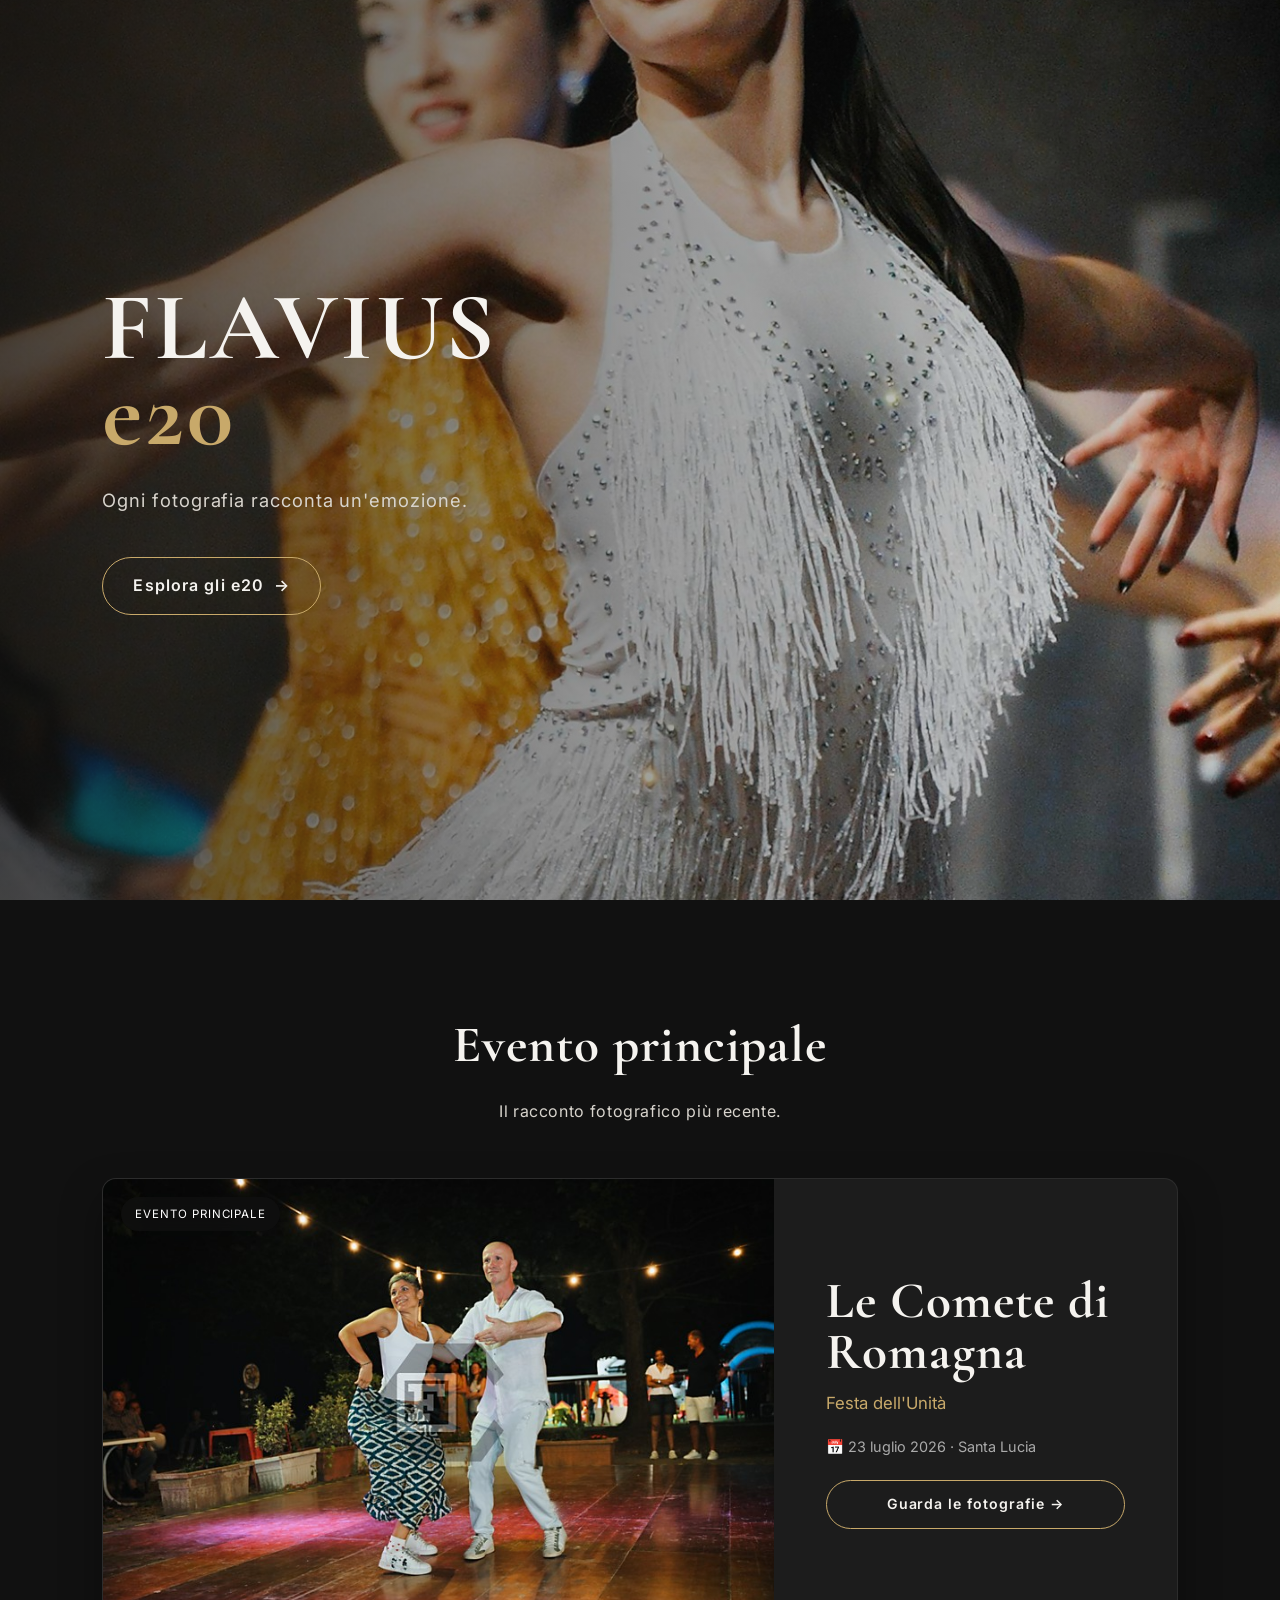
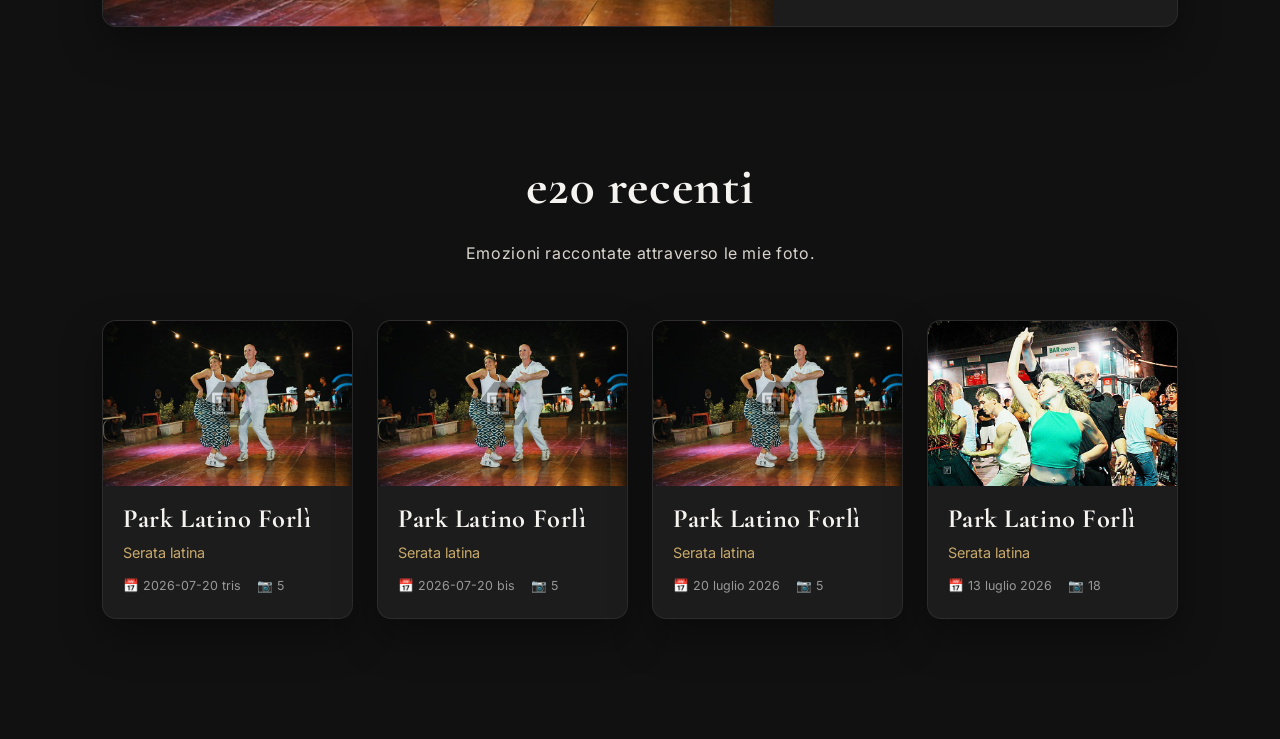
==== commit d77e96db: "Beta 0.6.1 - forza aggiornamento CSS home" ====
--- a/index.html
+++ b/index.html
@@ -8,7 +8,7 @@
     <link rel="preconnect" href="https://fonts.googleapis.com">
     <link rel="preconnect" href="https://fonts.gstatic.com" crossorigin>
     <link href="https://fonts.googleapis.com/css2?family=Cormorant+Garamond:wght@500;700&family=Inter:wght@300;400;500;600&display=swap" rel="stylesheet">
-    <link rel="stylesheet" href="css/style.css">
+    <link rel="stylesheet" href="css/style.css?v=0.6.1">
 </head>
 <body>
 
@@ -24,13 +24,11 @@
 </header>
 
 <main id="galleries">
-
     <section class="featured-section">
         <div class="section-title">
             <h2>Evento principale</h2>
             <p>Il racconto fotografico più recente.</p>
         </div>
-
         <div id="featured-event" class="featured-event"></div>
     </section>
 
@@ -39,12 +37,10 @@
             <h2>e20 recenti</h2>
             <p>Emozioni raccontate attraverso le mie foto.</p>
         </div>
-
         <div id="gallery-list" class="gallery-grid recent-grid"></div>
     </section>
-
 </main>
 
-<script src="js/gallery.js"></script>
+<script src="js/gallery.js?v=0.6.1"></script>
 </body>
 </html>
--- a/css/style.css
+++ b/css/style.css
@@ -4,2033 +4,179 @@
    Beta 0.6
    ========================================================== */
 
-/* ==========================================================
-   ROOT
-   ========================================================== */
-
 :root{
-
     --bg:#111111;
     --bg2:#181818;
     --card:#1c1c1c;
-
     --text:#F5F3EF;
     --text-soft:#d8d4cd;
-
     --gold:#C8A96A;
     --gold-hover:#d8bc82;
-
-    --border:#2a2a2a;
-
-    --shadow:
-        0 18px 40px rgba(0,0,0,.35);
-
+    --border:rgba(255,255,255,.07);
     --radius:14px;
-
+    --shadow:0 18px 40px rgba(0,0,0,.35);
     --transition:.35s ease;
-
     --max-width:1400px;
-
 }
 
-/* ==========================================================
-   RESET
-   ========================================================== */
-
-*{
-    margin:0;
-    padding:0;
-    box-sizing:border-box;
-}
-
-html{
-
-    scroll-behavior:smooth;
-
-}
-
-body{
-
-    background:var(--bg);
-
-    color:var(--text);
-
-    font-family:"Inter",sans-serif;
-
-    overflow-x:hidden;
-
-    line-height:1.6;
-
-}
-
-/* ==========================================================
-   TYPOGRAPHY
-   ========================================================== */
-
-h1,h2,h3,h4{
-
-    font-family:"Cormorant Garamond",serif;
-
-    font-weight:700;
-
-    letter-spacing:.02em;
-
-}
-
-p{
-
-    color:var(--text-soft);
-
-}
-
-img{
-
-    max-width:100%;
-
-    display:block;
-
-}
-
-a{
-
-    color:inherit;
-
-    text-decoration:none;
-
-}
-
-/* ==========================================================
-   CONTAINER
-   ========================================================== */
-
-.container{
-
-    width:min(92%,var(--max-width));
-
-    margin:auto;
-
-}
-
-/* ==========================================================
-   HEADER
-   ========================================================== */
-
-header{
-
-    position:fixed;
-
-    top:0;
-
-    left:0;
-
-    width:100%;
-
-    z-index:1000;
-
-    transition:var(--transition);
-
-}
-
-header.scrolled{
-
-    backdrop-filter:blur(12px);
-
-    background:rgba(17,17,17,.78);
-
-    border-bottom:1px solid rgba(255,255,255,.05);
-
-}
-
-/* ==========================================================
-   NAVBAR
-   ========================================================== */
-
-nav{
-
-    display:flex;
-
-    justify-content:space-between;
-
-    align-items:center;
-
-    padding:22px 8vw;
-
-}
-
-.logo{
-
-    font-family:"Cormorant Garamond",serif;
-
-    font-size:2rem;
-
-    letter-spacing:.12em;
-
-}
-
-.logo span{
-
-    color:var(--gold);
-
-}
-
-nav ul{
-
-    display:flex;
-
-    gap:34px;
-
-    list-style:none;
-
-}
-
-nav li{
-
-    position:relative;
-
-}
-
-nav a{
-
-    font-size:.95rem;
-
-    letter-spacing:.08em;
-
-    transition:var(--transition);
-
-}
-
-nav a:hover{
-
-    color:var(--gold);
-
-}
-
-nav a::after{
-
-    content:"";
-
-    position:absolute;
-
-    left:0;
-
-    bottom:-6px;
-
-    width:0;
-
-    height:1px;
-
-    background:var(--gold);
-
-    transition:var(--transition);
-
-}
-
-nav a:hover::after{
-
-    width:100%;
-
-}
+*{margin:0;padding:0;box-sizing:border-box;}
+html{scroll-behavior:smooth;}
+body{background:var(--bg);color:var(--text);font-family:"Inter",sans-serif;line-height:1.6;overflow-x:hidden;}
+body.lightbox-open{overflow:hidden;}
+img{display:block;max-width:100%;}
+a{color:inherit;text-decoration:none;}
+button{font:inherit;}
+h1,h2,h3,h4{font-family:"Cormorant Garamond",serif;font-weight:700;letter-spacing:.02em;}
+p{color:var(--text-soft);}
 
 /* ==========================================================
    HERO
    ========================================================== */
-
-.hero{
-
-    position:relative;
-
-    height:100vh;
-
-    display:flex;
-
-    align-items:center;
-
-    overflow:hidden;
-
-}
-
-.hero img{
-
-    position:absolute;
-
-    inset:0;
-
-    width:100%;
-
-    height:100%;
-
-    object-fit:cover;
-
-    animation:heroZoom 30s ease-in-out infinite alternate;
-
-}
-
-.overlay{
-
-    position:absolute;
-
-    inset:0;
-
-    background:
-
-        linear-gradient(
-            90deg,
-            rgba(17,17,17,.76) 0%,
-            rgba(17,17,17,.46) 40%,
-            rgba(17,17,17,.10) 100%
-        );
-
-    z-index:1;
-
-}
-
-.hero-content{
-
-    position:relative;
-
-    z-index:5;
-
-    max-width:700px;
-
-    margin-left:8vw;
-
-    opacity:0;
-
-    transform:translateY(40px);
-
-    animation:intro 1.2s ease forwards;
-
-    animation-delay:.4s;
-
-}
-
-.hero h1{
-
-    font-size:6rem;
-
-    line-height:.9;
-
-    letter-spacing:3px;
-
-}
-
-.hero h1 span{
-
-    display:block;
-
-    color:var(--gold);
-
-}
-
-.hero p{
-
-    margin-top:28px;
-
-    font-size:1.15rem;
-
-    max-width:560px;
-
-    letter-spacing:.05em;
-
-}
+.hero{position:relative;width:100%;height:100vh;display:flex;align-items:center;overflow:hidden;}
+.hero img{position:absolute;inset:0;width:100%;height:100%;object-fit:cover;animation:heroZoom 30s ease-in-out infinite alternate;}
+.overlay{position:absolute;inset:0;z-index:1;background:linear-gradient(90deg,rgba(17,17,17,.76) 0%,rgba(17,17,17,.46) 40%,rgba(17,17,17,.10) 100%);}
+.hero-content{position:relative;z-index:5;max-width:700px;margin-left:8vw;opacity:0;transform:translateY(40px);animation:intro 1.2s ease forwards;animation-delay:.35s;}
+.hero h1{font-size:6rem;line-height:.9;letter-spacing:3px;}
+.hero h1 span{display:block;color:var(--gold);}
+.hero p{margin-top:28px;font-size:1.15rem;max-width:560px;letter-spacing:.05em;}
+.event-hero{height:60vh;min-height:430px;}
+.event-hero .hero-content{max-width:900px;}
+.event-hero .hero-content h1{font-size:5rem;}
 
 /* ==========================================================
    BUTTONS
    ========================================================== */
-
-.button{
-
-    display:inline-flex;
-
-    align-items:center;
-
-    justify-content:center;
-
-    gap:10px;
-
-    margin-top:42px;
-
-    padding:16px 34px;
-
-    border:1px solid var(--gold);
-
-    border-radius:999px;
-
-    color:var(--text);
-
-    background:transparent;
-
-    font-weight:600;
-
-    letter-spacing:.08em;
-
-    transition:var(--transition);
-
-}
-
-.button:hover{
-
-    background:var(--gold);
-
-    color:var(--bg);
-
-    transform:translateY(-2px);
-
-    box-shadow:0 10px 30px rgba(200,169,106,.25);
-
-}
+.button{display:inline-flex;align-items:center;justify-content:center;gap:10px;margin-top:42px;padding:15px 30px;border:1px solid var(--gold);border-radius:999px;color:var(--text);background:transparent;font-weight:600;letter-spacing:.07em;transition:var(--transition);}
+.button:hover{background:var(--gold);color:var(--bg);transform:translateY(-2px);box-shadow:0 10px 30px rgba(200,169,106,.25);}
+.small-button{margin-top:22px;padding:12px 22px;font-size:.88rem;}
 
 /* ==========================================================
-   SECTIONS
+   HOME SECTIONS
    ========================================================== */
-
-section{
-
-    padding:120px 8vw;
-
-}
-
-.section-title{
-
-    text-align:center;
-
-    margin-bottom:70px;
-
-}
-
-.section-title h2{
-
-    font-size:3rem;
-
-    margin-bottom:14px;
-
-}
-
-.section-title p{
-
-    max-width:720px;
-
-    margin:auto;
-
-    color:var(--text-soft);
-
-    letter-spacing:.04em;
-
-    line-height:1.8;
-
-}
+main{background:var(--bg);}
+#galleries{padding:0;background:var(--bg);}
+.featured-section,.recent-section{padding:105px 8vw 80px;}
+.recent-section{padding-top:40px;padding-bottom:120px;}
+.section-title{text-align:center;margin:0 auto 52px;}
+.section-title h2{font-size:3.2rem;margin-bottom:10px;}
+.section-title p{max-width:720px;margin:auto;letter-spacing:.04em;line-height:1.8;}
 
 /* ==========================================================
-   GALLERIES
+   FEATURED EVENT
    ========================================================== */
-
-#galleries{
-
-    background:var(--bg);
-
-}
-
-.gallery-grid{
-
-    display:grid;
-
-    grid-template-columns:repeat(auto-fit,minmax(320px,1fr));
-
-    gap:38px;
-
-    align-items:start;
-
-}
-
-.gallery-link{
-
-    display:block;
-
-    color:inherit;
-
-    text-decoration:none;
-
-}
+.featured-event{width:min(100%,1100px);margin:0 auto;}
+.featured-card{display:grid;grid-template-columns:1.25fr .75fr;background:var(--card);border:1px solid var(--border);border-radius:var(--radius);overflow:hidden;box-shadow:var(--shadow);transition:var(--transition);}
+.featured-card:hover{transform:translateY(-7px);border-color:rgba(200,169,106,.4);}
+.featured-image-wrap{position:relative;min-height:430px;overflow:hidden;background:#0d0d0d;}
+.featured-image-wrap img{width:100%;height:100%;object-fit:cover;transition:transform .8s ease;}
+.featured-card:hover .featured-image-wrap img{transform:scale(1.04);}
+.featured-info{display:flex;flex-direction:column;justify-content:center;padding:52px;}
+.featured-info h3{font-size:3.2rem;line-height:1;margin-bottom:12px;}
+.featured-info p{color:var(--gold);font-size:1.05rem;}
+.featured-meta{display:block;margin-top:18px;color:#aaa;font-size:.9rem;}
+.gallery-badge{position:absolute;top:18px;left:18px;padding:8px 14px;border-radius:999px;background:rgba(17,17,17,.75);backdrop-filter:blur(8px);color:#fff;font-size:.72rem;letter-spacing:.08em;text-transform:uppercase;z-index:3;}
 
 /* ==========================================================
-   GALLERY CARD
+   RECENT CARDS
    ========================================================== */
-
-.gallery-card{
-
-    background:var(--card);
-
-    border:1px solid rgba(255,255,255,.04);
-
-    border-radius:var(--radius);
-
-    overflow:hidden;
-
-    cursor:pointer;
-
-    transition:var(--transition);
-
-    box-shadow:var(--shadow);
-
-}
-
-.gallery-card:hover{
-
-    transform:translateY(-10px);
-
-    border-color:rgba(200,169,106,.35);
-
-}
+.gallery-grid{display:grid;grid-template-columns:repeat(4,minmax(0,1fr));gap:24px;max-width:1400px;margin:0 auto;}
+.gallery-link{display:block;min-width:0;}
+.gallery-card{position:relative;background:var(--card);border:1px solid var(--border);border-radius:var(--radius);overflow:hidden;cursor:pointer;box-shadow:var(--shadow);transition:var(--transition);}
+.gallery-card:hover{transform:translateY(-7px);border-color:rgba(200,169,106,.35);}
+.gallery-thumb{position:relative;overflow:hidden;background:#0d0d0d;}
+.gallery-card img{width:100%;aspect-ratio:3/2;object-fit:cover;transition:transform .7s ease;}
+.gallery-card:hover img{transform:scale(1.05);}
+.gallery-info{padding:20px 20px 22px;}
+.gallery-info h3{font-size:1.65rem;line-height:1.05;margin-bottom:7px;}
+.gallery-info p{color:var(--gold);font-size:.9rem;}
+.gallery-meta{display:flex;flex-wrap:wrap;gap:10px 16px;margin-top:12px;color:#999;font-size:.78rem;}
 
 /* ==========================================================
-   COVER IMAGE
+   EVENT PAGE
    ========================================================== */
-
-.gallery-card img{
-
-    width:100%;
-
-    aspect-ratio:3/2;
-
-    object-fit:cover;
-
-    transition:transform .8s ease;
-
-}
-
-.gallery-card:hover img{
-
-    transform:scale(1.05);
-
-}
+.event-gallery-section{padding:58px 8vw 110px;}
+.event-gallery-section .section-title{margin-bottom:28px;}
+.event-gallery-section .section-title h2{font-size:2.6rem;}
+.photo-grid{display:grid;grid-template-columns:repeat(4,minmax(0,1fr));gap:20px;max-width:1500px;margin:0 auto;}
+.photo-card{overflow:hidden;border-radius:10px;background:var(--card);border:1px solid rgba(255,255,255,.05);box-shadow:var(--shadow);}
+.gallery-photo{width:100%;aspect-ratio:3/2;object-fit:cover;cursor:pointer;transition:transform .55s ease;}
+.photo-card:hover .gallery-photo{transform:scale(1.045);}
+#photo-count{margin-top:22px;color:var(--gold);font-size:.88rem;letter-spacing:.08em;font-weight:600;}
 
 /* ==========================================================
-   INFO
+   TOPBAR / BACK
    ========================================================== */
-
-.gallery-info{
-
-    padding:24px;
-
-}
-
-.gallery-info h3{
-
-    font-size:2rem;
-
-    margin-bottom:6px;
-
-}
-
-.gallery-info p{
-
-    color:var(--gold);
-
-    font-weight:500;
-
-}
-
-.gallery-info span{
-
-    display:block;
-
-    margin-top:14px;
-
-    font-size:.92rem;
-
-    color:#a8a8a8;
-
-    line-height:1.6;
-
-}
-
-/* ==========================================================
-   META
-   ========================================================== */
-
-.gallery-meta{
-
-    margin-top:18px;
-
-    display:flex;
-
-    flex-wrap:wrap;
-
-    gap:18px;
-
-    font-size:.86rem;
-
-    color:#969696;
-
-}
-
-.gallery-meta strong{
-
-    color:var(--gold);
-
-    font-weight:600;
-
-}
-
-/* ==========================================================
-   BADGE
-   ========================================================== */
-
-.gallery-badge{
-
-    position:absolute;
-
-    top:18px;
-
-    left:18px;
-
-    padding:8px 14px;
-
-    border-radius:999px;
-
-    background:rgba(17,17,17,.72);
-
-    backdrop-filter:blur(8px);
-
-    color:white;
-
-    font-size:.75rem;
-
-    letter-spacing:.08em;
-
-    text-transform:uppercase;
-
-    z-index:3;
-
-}
-
-.gallery-thumb{
-
-    position:relative;
-
-    overflow:hidden;
-
-}
-
-/* ==========================================================
-   ENTRY ANIMATION
-   ========================================================== */
-
-.fade-up{
-
-    opacity:0;
-
-    transform:translateY(40px);
-
-    transition:
-        opacity .9s ease,
-        transform .9s ease;
-
-}
-
-.fade-up.show{
-
-    opacity:1;
-
-    transform:translateY(0);
-
-}
-
-/* ==========================================================
-   HOVER GLOW
-   ========================================================== */
-
-.gallery-card::after{
-
-    content:"";
-
-    position:absolute;
-
-    inset:0;
-
-    pointer-events:none;
-
-    background:
-        radial-gradient(circle at top,
-        rgba(255,255,255,.08),
-        transparent 60%);
-
-    opacity:0;
-
-    transition:.45s;
-
-}
-
-.gallery-card:hover::after{
-
-    opacity:1;
-
-}
-
-/* ==========================================================
-   PHOTO GALLERY
-   ========================================================== */
-
-.photo-grid{
-
-    display:grid;
-
-    grid-template-columns:repeat(auto-fit,minmax(280px,1fr));
-
-    gap:24px;
-
-    margin-top:50px;
-
-}
-
-.photo-card{
-
-    position:relative;
-
-    overflow:hidden;
-
-    border-radius:var(--radius);
-
-    background:var(--card);
-
-    border:1px solid rgba(255,255,255,.05);
-
-    transition:var(--transition);
-
-    box-shadow:var(--shadow);
-
-}
-
-.photo-card:hover{
-
-    transform:translateY(-6px);
-
-    border-color:rgba(200,169,106,.35);
-
-}
-
-.gallery-photo{
-
-    width:100%;
-
-    aspect-ratio:3/2;
-
-    object-fit:cover;
-
-    cursor:pointer;
-
-    transition:transform .55s ease;
-
-}
-
-.photo-card:hover .gallery-photo{
-
-    transform:scale(1.06);
-
-}
-
-/* ==========================================================
-   PHOTO OVERLAY
-   ========================================================== */
-
-.photo-overlay{
-
-    position:absolute;
-
-    inset:0;
-
-    display:flex;
-
-    align-items:flex-end;
-
-    padding:20px;
-
-    background:linear-gradient(
-        to top,
-        rgba(0,0,0,.78),
-        rgba(0,0,0,.05)
-    );
-
-    opacity:0;
-
-    transition:.35s;
-
-}
-
-.photo-card:hover .photo-overlay{
-
-    opacity:1;
-
-}
-
-.photo-overlay span{
-
-    color:white;
-
-    font-size:.9rem;
-
-    letter-spacing:.08em;
-
-}
-
-/* ==========================================================
-   PHOTO COUNT
-   ========================================================== */
-
-#photo-count{
-
-    margin-top:28px;
-
-    text-align:center;
-
-    color:var(--gold);
-
-    font-weight:600;
-
-    letter-spacing:.12em;
-
-    text-transform:uppercase;
-
-}
+.topbar{position:fixed;top:22px;left:22px;z-index:10000;}
+.back-button{display:inline-flex;align-items:center;gap:9px;padding:12px 19px;border:1px solid rgba(255,255,255,.16);border-radius:999px;background:rgba(0,0,0,.42);backdrop-filter:blur(10px);color:#fff;font-weight:600;font-size:.9rem;letter-spacing:.04em;transition:var(--transition);box-shadow:0 8px 24px rgba(0,0,0,.18);}
+.back-button:hover{background:var(--gold);border-color:var(--gold);color:#111;transform:translateY(-2px);}
 
 /* ==========================================================
    LIGHTBOX
    ========================================================== */
-
-.lightbox{
-
-    position:fixed;
-
-    inset:0;
-
-    display:flex;
-
-    justify-content:center;
-
-    align-items:center;
-
-    background:rgba(0,0,0,.96);
-
-    backdrop-filter:blur(8px);
-
-    opacity:0;
-
-    visibility:hidden;
-
-    transition:.35s;
-
-    z-index:9999;
-
-}
-
-.lightbox.active{
-
-    opacity:1;
-
-    visibility:visible;
-
-}
-
-.lightbox img{
-
-    max-width:94vw;
-
-    max-height:92vh;
-
-    object-fit:contain;
-
-    border-radius:10px;
-
-    box-shadow:0 25px 60px rgba(0,0,0,.55);
-
-    animation:lightboxZoom .25s ease;
-
-}
-
-/* ==========================================================
-   CLOSE BUTTON
-   ========================================================== */
-
-#close-lightbox{
-
-    position:absolute;
-
-    top:24px;
-
-    right:32px;
-
-    width:54px;
-
-    height:54px;
-
-    border-radius:50%;
-
-    display:flex;
-
-    align-items:center;
-
-    justify-content:center;
-
-    font-size:2rem;
-
-    color:white;
-
-    cursor:pointer;
-
-    user-select:none;
-
-    background:rgba(255,255,255,.08);
-
-    transition:var(--transition);
-
-}
-
-#close-lightbox:hover{
-
-    background:var(--gold);
-
-    color:#111;
-
-    transform:rotate(90deg);
-
-}
-
-/* ==========================================================
-   LIGHTBOX NAVIGATION
-   ========================================================== */
-
-.lightbox-prev,
-.lightbox-next{
-
-    position:absolute;
-
-    top:50%;
-
-    transform:translateY(-50%);
-
-    width:58px;
-
-    height:58px;
-
-    border-radius:50%;
-
-    display:flex;
-
-    align-items:center;
-
-    justify-content:center;
-
-    cursor:pointer;
-
-    font-size:2rem;
-
-    color:white;
-
-    background:rgba(255,255,255,.08);
-
-    transition:var(--transition);
-
-    user-select:none;
-
-}
-
-.lightbox-prev{
-
-    left:28px;
-
-}
-
-.lightbox-next{
-
-    right:28px;
-
-}
-
-.lightbox-prev:hover,
-.lightbox-next:hover{
-
-    background:var(--gold);
-
-    color:#111;
-
-}
-
-/* ==========================================================
-   TOPBAR
-   ========================================================== */
-
-.topbar{
-
-    position:absolute;
-
-    top:24px;
-
-    left:24px;
-
-    z-index:100;
-
-}
-
-.back-button{
-
-    display:inline-flex;
-
-    align-items:center;
-
-    gap:10px;
-
-    padding:14px 22px;
-
-    border-radius:999px;
-
-    background:rgba(0,0,0,.45);
-
-    backdrop-filter:blur(10px);
-
-    color:white;
-
-    font-weight:600;
-
-    letter-spacing:.05em;
-
-    transition:var(--transition);
-
-}
-
-.back-button:hover{
-
-    background:var(--gold);
-
-    color:#111;
-
-}
-
-/* ==========================================================
-   FOOTER
-   ========================================================== */
-
-footer{
-
-    margin-top:120px;
-
-    padding:70px 8vw;
-
-    background:#0d0d0d;
-
-    border-top:1px solid rgba(255,255,255,.05);
-
-}
-
-.footer-container{
-
-    display:flex;
-
-    justify-content:space-between;
-
-    align-items:center;
-
-    flex-wrap:wrap;
-
-    gap:30px;
-
-}
-
-.footer-logo{
-
-    font-family:"Cormorant Garamond",serif;
-
-    font-size:2rem;
-
-    letter-spacing:.10em;
-
-}
-
-.footer-logo span{
-
-    color:var(--gold);
-
-}
-
-.footer-text{
-
-    color:#9f9f9f;
-
-    font-size:.95rem;
-
-}
-
-.footer-links{
-
-    display:flex;
-
-    gap:22px;
-
-}
-
-.footer-links a{
-
-    color:#b8b8b8;
-
-    transition:var(--transition);
-
-}
-
-.footer-links a:hover{
-
-    color:var(--gold);
-
-}
-
-/* ==========================================================
-   COPYRIGHT
-   ========================================================== */
-
-.copyright{
-
-    margin-top:35px;
-
-    text-align:center;
-
-    color:#777;
-
-    font-size:.85rem;
-
-    letter-spacing:.08em;
-
-}
+.lightbox{position:fixed;inset:0;display:flex;align-items:center;justify-content:center;padding:30px;background:rgba(0,0,0,.96);backdrop-filter:blur(8px);opacity:0;visibility:hidden;transition:opacity .25s ease,visibility .25s ease;z-index:9999;}
+.lightbox.active{opacity:1;visibility:visible;}
+.lightbox-content{display:flex;flex-direction:column;align-items:center;justify-content:center;max-width:94vw;max-height:94vh;}
+.lightbox img{max-width:90vw;max-height:84vh;width:auto;height:auto;object-fit:contain;border-radius:8px;box-shadow:0 25px 60px rgba(0,0,0,.6);user-select:none;animation:lightboxZoom .22s ease;}
+.lightbox-counter{margin-top:14px;color:#ddd;font-size:.85rem;letter-spacing:.08em;}
+.lightbox-close-button{position:absolute;top:22px;right:28px;padding:11px 21px;border:1px solid rgba(255,255,255,.2);border-radius:999px;background:rgba(255,255,255,.08);color:#fff;cursor:pointer;letter-spacing:.06em;font-weight:600;transition:var(--transition);z-index:2;}
+.lightbox-close-button:hover{background:var(--gold);border-color:var(--gold);color:#111;}
+.lightbox-nav{position:absolute;top:50%;transform:translateY(-50%);width:56px;height:56px;border:1px solid rgba(255,255,255,.15);border-radius:50%;background:rgba(255,255,255,.08);color:#fff;display:flex;align-items:center;justify-content:center;font-size:2.2rem;line-height:1;cursor:pointer;transition:var(--transition);z-index:2;}
+.lightbox-nav:hover{background:var(--gold);border-color:var(--gold);color:#111;}
+.lightbox-prev{left:25px;}
+.lightbox-next{right:25px;}
 
 /* ==========================================================
    ANIMATIONS
    ========================================================== */
+.fade-up{opacity:0;transform:translateY(30px);transition:opacity .7s ease,transform .7s ease;}
+.fade-up.show{opacity:1;transform:translateY(0);}
+@keyframes heroZoom{from{transform:scale(1)}to{transform:scale(1.06)}}
+@keyframes intro{to{opacity:1;transform:translateY(0)}}
+@keyframes lightboxZoom{from{opacity:.6;transform:scale(.97)}to{opacity:1;transform:scale(1)}}
 
-@keyframes lightboxZoom{
-
-    from{
-
-        opacity:0;
-
-        transform:scale(.94);
-
-    }
-
-    to{
-
-        opacity:1;
-
-        transform:scale(1);
-
-    }
-
+/* ==========================================================
+   RESPONSIVE
+   ========================================================== */
+@media (max-width:1100px){
+    .gallery-grid,.photo-grid{grid-template-columns:repeat(2,minmax(0,1fr));}
+    .featured-card{grid-template-columns:1fr 1fr;}
+    .featured-image-wrap{min-height:360px;}
 }
 
-/* ==========================================================
-   CONTACT SECTION
-   ========================================================== */
-
-#contact{
-
-    background:linear-gradient(
-        180deg,
-        #181818 0%,
-        #111111 100%
-    );
-
+@media (max-width:760px){
+    .hero{min-height:650px;}
+    .event-hero{height:58vh;min-height:430px;}
+    .hero-content{margin:0 28px;text-align:center;max-width:none;}
+    .hero h1{font-size:4rem;}
+    .event-hero .hero-content h1{font-size:3.4rem;}
+    .hero p{font-size:1rem;}
+    .overlay{background:linear-gradient(180deg,rgba(17,17,17,.38),rgba(17,17,17,.72));}
+    .button{width:100%;margin-top:34px;}
+    .featured-section,.recent-section{padding:75px 22px 50px;}
+    .recent-section{padding-top:30px;padding-bottom:80px;}
+    .section-title{margin-bottom:34px;}
+    .section-title h2{font-size:2.55rem;}
+    .featured-card{display:block;}
+    .featured-image-wrap{height:300px;min-height:0;}
+    .featured-info{padding:28px;}
+    .featured-info h3{font-size:2.5rem;}
+    .gallery-grid,.photo-grid{grid-template-columns:1fr;gap:18px;}
+    .gallery-card img{aspect-ratio:3/2;}
+    .photo-grid{margin-top:0;}
+    .event-gallery-section{padding:45px 18px 80px;}
+    .event-gallery-section .section-title h2{font-size:2.25rem;}
+    .topbar{top:16px;left:16px;}
+    .back-button{padding:10px 15px;font-size:.82rem;}
+    #photo-count{font-size:.76rem;line-height:1.5;}
+    .lightbox{padding:15px;}
+    .lightbox img{max-width:96vw;max-height:78vh;}
+    .lightbox-close-button{top:14px;right:14px;padding:9px 16px;font-size:.82rem;}
+    .lightbox-nav{width:46px;height:46px;font-size:1.8rem;}
+    .lightbox-prev{left:10px;}
+    .lightbox-next{right:10px;}
+    .lightbox-counter{font-size:.78rem;}
 }
 
-.contact-wrapper{
-
-    max-width:900px;
-
-    margin:auto;
-
-    text-align:center;
-
+@media (prefers-reduced-motion:reduce){
+    *,*::before,*::after{scroll-behavior:auto!important;animation-duration:.01ms!important;animation-iteration-count:1!important;transition-duration:.01ms!important;}
 }
-
-.contact-wrapper h2{
-
-    font-size:3rem;
-
-    margin-bottom:20px;
-
-}
-
-.contact-wrapper p{
-
-    max-width:700px;
-
-    margin:0 auto 45px;
-
-    line-height:1.8;
-
-}
-
-/* ==========================================================
-   CONTACT BUTTONS
-   ========================================================== */
-
-.contact-actions{
-
-    display:flex;
-
-    justify-content:center;
-
-    flex-wrap:wrap;
-
-    gap:18px;
-
-}
-
-.contact-actions .button{
-
-    min-width:220px;
-
-}
-
-/* ==========================================================
-   SOCIAL
-   ========================================================== */
-
-.social-links{
-
-    display:flex;
-
-    justify-content:center;
-
-    gap:22px;
-
-    margin-top:50px;
-
-}
-
-.social-links a{
-
-    width:54px;
-
-    height:54px;
-
-    display:flex;
-
-    align-items:center;
-
-    justify-content:center;
-
-    border-radius:50%;
-
-    background:#1d1d1d;
-
-    border:1px solid rgba(255,255,255,.05);
-
-    transition:var(--transition);
-
-}
-
-.social-links a:hover{
-
-    background:var(--gold);
-
-    color:#111;
-
-    transform:translateY(-4px);
-
-}
-
-/* ==========================================================
-   SCROLL TO TOP
-   ========================================================== */
-
-.scroll-top{
-
-    position:fixed;
-
-    right:30px;
-
-    bottom:30px;
-
-    width:56px;
-
-    height:56px;
-
-    border-radius:50%;
-
-    background:rgba(17,17,17,.75);
-
-    backdrop-filter:blur(10px);
-
-    display:flex;
-
-    align-items:center;
-
-    justify-content:center;
-
-    color:white;
-
-    border:1px solid rgba(255,255,255,.05);
-
-    cursor:pointer;
-
-    opacity:0;
-
-    visibility:hidden;
-
-    transition:var(--transition);
-
-    z-index:999;
-
-}
-
-.scroll-top.show{
-
-    opacity:1;
-
-    visibility:visible;
-
-}
-
-.scroll-top:hover{
-
-    background:var(--gold);
-
-    color:#111;
-
-}
-
-/* ==========================================================
-   LOADING
-   ========================================================== */
-
-.loader{
-
-    position:fixed;
-
-    inset:0;
-
-    display:flex;
-
-    align-items:center;
-
-    justify-content:center;
-
-    background:#111;
-
-    z-index:99999;
-
-    transition:.5s;
-
-}
-
-.loader.hide{
-
-    opacity:0;
-
-    visibility:hidden;
-
-}
-
-.loader-circle{
-
-    width:60px;
-
-    height:60px;
-
-    border-radius:50%;
-
-    border:3px solid rgba(255,255,255,.15);
-
-    border-top-color:var(--gold);
-
-    animation:spin 1s linear infinite;
-
-}
-
-/* ==========================================================
-   REVEAL ANIMATION
-   ========================================================== */
-
-.reveal{
-
-    opacity:0;
-
-    transform:translateY(50px);
-
-    transition:
-        opacity .8s ease,
-        transform .8s ease;
-
-}
-
-.reveal.active{
-
-    opacity:1;
-
-    transform:translateY(0);
-
-}
-
-/* ==========================================================
-   FADE
-   ========================================================== */
-
-.fade{
-
-    opacity:0;
-
-    transition:opacity .8s ease;
-
-}
-
-.fade.show{
-
-    opacity:1;
-
-}
-
-/* ==========================================================
-   UTILITIES
-   ========================================================== */
-
-.text-center{
-
-    text-align:center;
-
-}
-
-.mt-20{
-
-    margin-top:20px;
-
-}
-
-.mt-40{
-
-    margin-top:40px;
-
-}
-
-.mt-60{
-
-    margin-top:60px;
-
-}
-
-.mb-20{
-
-    margin-bottom:20px;
-
-}
-
-.mb-40{
-
-    margin-bottom:40px;
-
-}
-
-.hidden{
-
-    display:none !important;
-
-}
-
-.shadow{
-
-    box-shadow:var(--shadow);
-
-}
-
-.rounded{
-
-    border-radius:var(--radius);
-
-}
-
-/* ==========================================================
-   SELECTION
-   ========================================================== */
-
-::selection{
-
-    background:var(--gold);
-
-    color:#111;
-
-}
-
-/* ==========================================================
-   SCROLLBAR
-   ========================================================== */
-
-::-webkit-scrollbar{
-
-    width:11px;
-
-}
-
-::-webkit-scrollbar-track{
-
-    background:#111;
-
-}
-
-::-webkit-scrollbar-thumb{
-
-    background:#444;
-
-    border-radius:20px;
-
-}
-
-::-webkit-scrollbar-thumb:hover{
-
-    background:var(--gold);
-
-}
-
-/* ==========================================================
-   ANIMATIONS
-   ========================================================== */
-
-@keyframes spin{
-
-    from{
-
-        transform:rotate(0deg);
-
-    }
-
-    to{
-
-        transform:rotate(360deg);
-
-    }
-
-}
-
-@keyframes heroZoom{
-
-    from{
-
-        transform:scale(1);
-
-    }
-
-    to{
-
-        transform:scale(1.06);
-
-    }
-
-}
-
-@keyframes intro{
-
-    from{
-
-        opacity:0;
-
-        transform:translateY(40px);
-
-    }
-
-    to{
-
-        opacity:1;
-
-        transform:translateY(0);
-
-    }
-
-}
-
-/* ==========================================================
-RESPONSIVE DESIGN
-========================================================== */
-
-/* TABLET */
-
-@media(max-width:1024px){
-
-    .hero-content h1{
-        font-size:4rem;
-    }
-
-
-    .section-title{
-        font-size:2.6rem;
-    }
-
-
-    .gallery-grid{
-
-        grid-template-columns:
-        repeat(2,1fr);
-
-    }
-
-
-    .contact-wrapper h2{
-
-        font-size:2.5rem;
-
-    }
-
-}
-
-
-
-/* MOBILE */
-
-@media(max-width:768px){
-
-
-    html{
-
-        scroll-padding-top:80px;
-
-    }
-
-
-    body{
-
-        overflow-x:hidden;
-
-    }
-
-
-    /* TOPBAR */
-
-    .topbar{
-
-        height:70px;
-
-        padding:0 20px;
-
-    }
-
-
-    .logo{
-
-        font-size:1.4rem;
-
-    }
-
-
-    .menu{
-
-        display:none;
-
-    }
-
-
-
-    /* HERO */
-
-    .hero{
-
-        min-height:90vh;
-
-    }
-
-
-    .hero-content{
-
-        padding:0 25px;
-
-    }
-
-
-    .hero-content h1{
-
-        font-size:2.8rem;
-
-        line-height:1.1;
-
-    }
-
-
-    .hero-content p{
-
-        font-size:1rem;
-
-    }
-
-
-
-    /* SECTIONS */
-
-    section{
-
-        padding:70px 20px;
-
-    }
-
-
-    .section-title{
-
-        font-size:2rem;
-
-    }
-
-
-
-    /* GALLERY */
-
-    .gallery-grid{
-
-        grid-template-columns:1fr;
-
-        gap:18px;
-
-    }
-
-
-    .gallery-card{
-
-        border-radius:18px;
-
-    }
-
-
-    .gallery-card img{
-
-        width:100%;
-
-        height:auto;
-
-        aspect-ratio:3/2;
-
-        object-fit:cover;
-
-    }
-
-
-
-    /* BUTTONS */
-
-    .button{
-
-        width:100%;
-
-        max-width:320px;
-
-        margin:auto;
-
-    }
-
-
-
-    .contact-actions{
-
-        flex-direction:column;
-
-        align-items:center;
-
-    }
-
-
-
-    /* SOCIAL */
-
-    .social-links{
-
-        gap:15px;
-
-    }
-
-
-    .social-links a{
-
-        width:48px;
-
-        height:48px;
-
-    }
-
-
-
-    /* SCROLL TOP */
-
-    .scroll-top{
-
-        right:18px;
-
-        bottom:18px;
-
-        width:48px;
-
-        height:48px;
-
-    }
-
-
-}
-
-
-
-
-/* SMALL MOBILE */
-
-@media(max-width:420px){
-
-
-    .hero-content h1{
-
-        font-size:2.3rem;
-
-    }
-
-
-    .section-title{
-
-        font-size:1.8rem;
-
-    }
-
-
-    .gallery-info h3{
-
-        font-size:1.2rem;
-
-    }
-
-
-}
-
-
-
-/* ==========================================================
-LIGHTBOX MOBILE OPTIMIZATION
-========================================================== */
-
-
-.lightbox{
-
-    padding:20px;
-
-}
-
-
-
-.lightbox img{
-
-    max-width:95vw;
-
-    max-height:90vh;
-
-    object-fit:contain;
-
-    border-radius:12px;
-
-}
-
-
-
-.lightbox-close{
-
-    top:20px;
-
-    right:20px;
-
-    width:45px;
-
-    height:45px;
-
-}
-
-
-
-.lightbox-prev,
-.lightbox-next{
-
-    width:45px;
-
-    height:45px;
-
-}
-
-
-
-@media(max-width:600px){
-
-
-    .lightbox-prev{
-
-        left:10px;
-
-    }
-
-
-    .lightbox-next{
-
-        right:10px;
-
-    }
-
-
-}
-
-
-
-/* ==========================================================
-IOS / SAFARI FIXES
-========================================================== */
-
-
-@supports(-webkit-touch-callout:none){
-
-
-    .hero{
-
-        min-height:-webkit-fill-available;
-
-    }
-
-
-    .loader{
-
-        height:-webkit-fill-available;
-
-    }
-
-
-}
-
-
-
-/* ==========================================================
-TOUCH DEVICES
-========================================================== */
-
-
-@media(hover:none){
-
-
-    .gallery-card:hover{
-
-        transform:none;
-
-    }
-
-
-    .button:hover{
-
-        transform:none;
-
-    }
-
-
-}
-
-
-
-/* ==========================================================
-REDUCED MOTION
-========================================================== */
-
-
-@media(prefers-reduced-motion:reduce){
-
-
-    *,
-    *::before,
-    *::after{
-
-        animation-duration:.01ms !important;
-
-        animation-iteration-count:1 !important;
-
-        scroll-behavior:auto !important;
-
-        transition-duration:.01ms !important;
-
-    }
-
-
-}
-
-
-
-/* ==========================================================
-PRINT
-========================================================== */
-
-
-@media print{
-
-
-    .topbar,
-    .scroll-top,
-    .loader,
-    .social-links,
-    .contact-actions{
-
-        display:none !important;
-
-    }
-
-
-    body{
-
-        background:white;
-
-        color:black;
-
-    }
-
-
-    img{
-
-        max-width:100%;
-
-    }
-
-
-}
-
-
-
-/* ==========================================================
-FOOTER FINAL
-========================================================== */
-
-
-footer{
-
-    background:#0b0b0b;
-
-    padding:50px 20px;
-
-    text-align:center;
-
-    border-top:1px solid rgba(255,255,255,.05);
-
-}
-
-
-
-footer p{
-
-    margin:0;
-
-    color:#777;
-
-    font-size:.9rem;
-
-}
-
-
-
-footer strong{
-
-    color:var(--gold);
-
-    font-weight:600;
-
-}
-
-
-
-/* ==========================================================
-END STYLE.CSS
-FLAVIUS e20
-Beta 0.6
-========================================================== */
